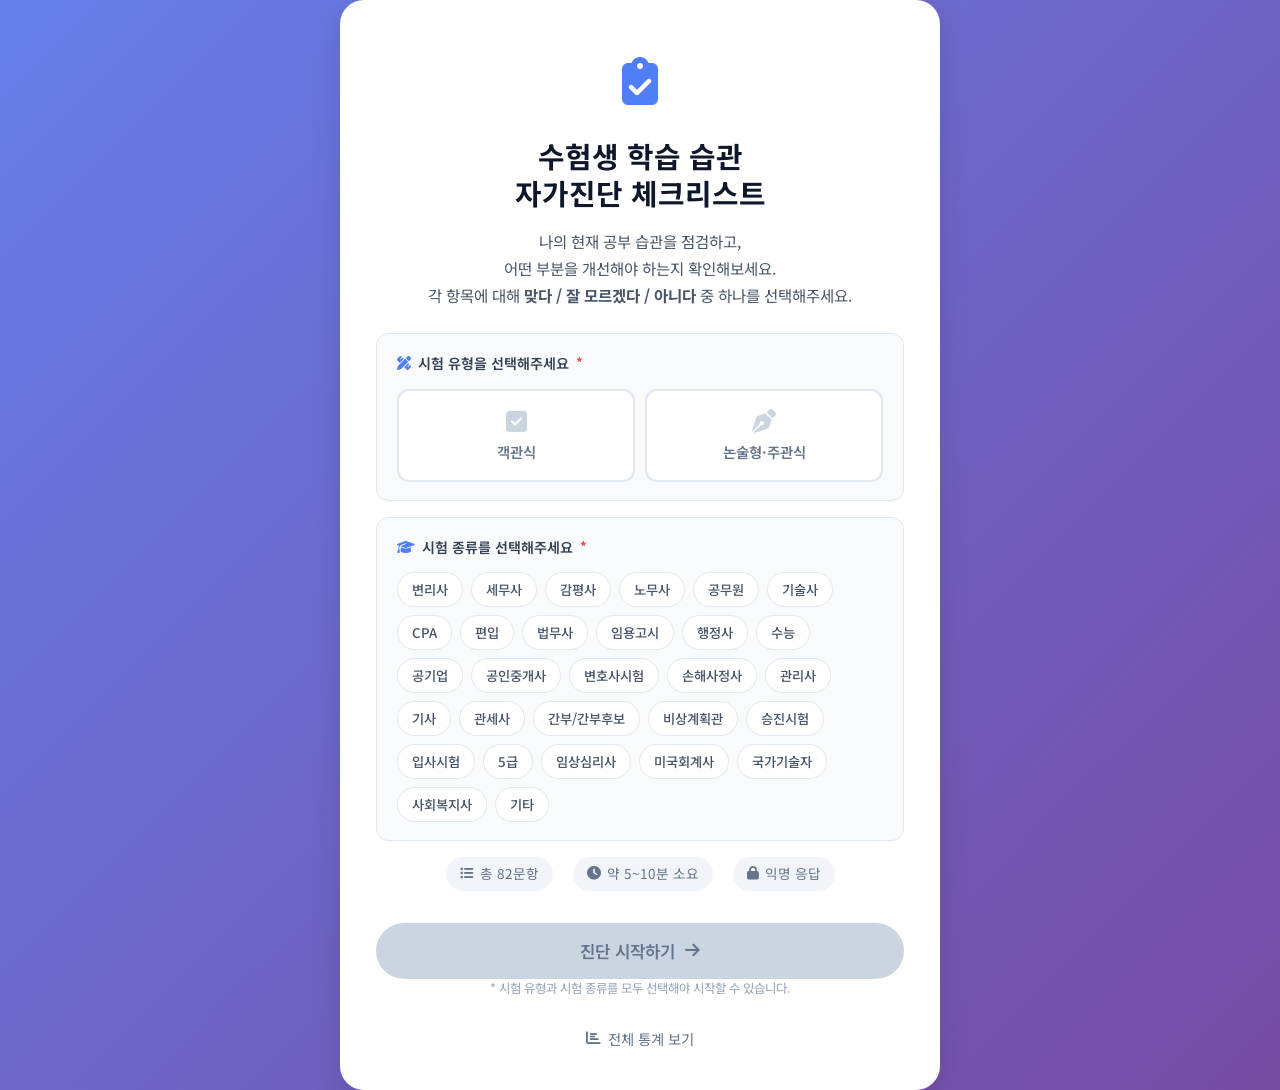
==== index.html @ 16aa0a49 "Add files via upload" ====
<!DOCTYPE html>
<html lang="ko">
<head>
  <meta charset="UTF-8" />
  <meta name="viewport" content="width=device-width, initial-scale=1.0" />
  <title>수험생 학습 습관 자가진단 체크리스트</title>
  <link rel="stylesheet" href="css/style.css" />
  <link href="https://fonts.googleapis.com/css2?family=Noto+Sans+KR:wght@300;400;500;600;700&display=swap" rel="stylesheet" />
  <link rel="stylesheet" href="https://cdn.jsdelivr.net/npm/@fortawesome/fontawesome-free@6.4.0/css/all.min.css" />
</head>
<body>
  <!-- 인트로 화면 -->
  <div id="intro-screen" class="screen active">
    <div class="intro-container">
      <div class="intro-icon"><i class="fas fa-clipboard-check"></i></div>
      <h1 class="intro-title">수험생 학습 습관<br/>자가진단 체크리스트</h1>
      <p class="intro-desc">
        나의 현재 공부 습관을 점검하고,<br/>
        어떤 부분을 개선해야 하는지 확인해보세요.<br/>
        각 항목에 대해 <strong>맞다 / 잘 모르겠다 / 아니다</strong> 중 하나를 선택해주세요.
      </p>

      <!-- 시험 유형 선택 -->
      <div class="select-block">
        <div class="select-label">
          <i class="fas fa-pen-ruler"></i> 시험 유형을 선택해주세요 <span class="required">*</span>
        </div>
        <div class="exam-type-btns" id="examTypeBtns">
          <button class="exam-type-btn" data-value="객관식" onclick="selectExamType('객관식')">
            <i class="fas fa-check-square"></i>
            <span class="exam-type-name">객관식</span>
          </button>
          <button class="exam-type-btn" data-value="논술형·주관식" onclick="selectExamType('논술형·주관식')">
            <i class="fas fa-pen-nib"></i>
            <span class="exam-type-name">논술형·주관식</span>
          </button>
        </div>
      </div>

      <!-- 시험 종류 선택 -->
      <div class="select-block">
        <div class="select-label">
          <i class="fas fa-graduation-cap"></i> 시험 종류를 선택해주세요 <span class="required">*</span>
        </div>
        <div class="exam-category-grid" id="examCategoryGrid">
          <!-- JS로 렌더링 -->
        </div>
      </div>

      <!-- 선택 요약 배지 -->
      <div class="selection-summary" id="selectionSummary" style="display:none;">
        <i class="fas fa-check-circle"></i>
        <span id="selectionText"></span>
      </div>

      <div class="intro-meta">
        <span><i class="fas fa-list-ul"></i> 총 82문항</span>
        <span><i class="fas fa-clock"></i> 약 5~10분 소요</span>
        <span><i class="fas fa-lock"></i> 익명 응답</span>
      </div>

      <button class="btn-start" id="btnStart" onclick="startSurvey()" disabled>
        진단 시작하기 <i class="fas fa-arrow-right"></i>
      </button>
      <p class="select-required-note" id="selectNote">* 시험 유형과 시험 종류를 모두 선택해야 시작할 수 있습니다.</p>
      <a href="stats.html" class="btn-stats-link">
        <i class="fas fa-chart-bar"></i> 전체 통계 보기
      </a>
    </div>
  </div>

  <!-- 설문 화면 -->
  <div id="survey-screen" class="screen">
    <div class="survey-wrapper">
      <!-- 상단 헤더 -->
      <div class="survey-header">
        <div class="survey-title-row">
          <span class="survey-logo"><i class="fas fa-clipboard-check"></i> 학습 습관 자가진단</span>
          <div class="survey-header-right">
            <span class="survey-exam-badge" id="surveyExamBadge"></span>
            <a href="stats.html" class="btn-stats-sm"><i class="fas fa-chart-bar"></i> 통계</a>
          </div>
        </div>
        <!-- 진행바 -->
        <div class="progress-bar-wrap">
          <div class="progress-bar" id="progressBar"></div>
        </div>
        <div class="progress-text" id="progressText">0 / 82</div>
      </div>

      <!-- 카테고리 탭 -->
      <div class="category-tabs" id="categoryTabs"></div>

      <!-- 질문 목록 -->
      <div class="questions-container" id="questionsContainer"></div>

      <!-- 하단 버튼 -->
      <div class="submit-area">
        <div class="answer-summary" id="answerSummary">
          <span class="summary-item answered"><i class="fas fa-check-circle"></i> 답변: <strong id="answeredCount">0</strong></span>
          <span class="summary-item remaining"><i class="fas fa-circle"></i> 미답변: <strong id="remainingCount">82</strong></span>
        </div>
        <button class="btn-submit" id="submitBtn" onclick="submitSurvey()">
          <i class="fas fa-paper-plane"></i> 진단 결과 제출하기
        </button>
        <p class="submit-note">* 모든 항목에 응답 후 제출이 가능합니다.<br/>객관식 시험 해당 없는 항목은 '해당없음'으로 선택해주세요.</p>
      </div>
    </div>
  </div>

  <!-- 결과 화면 -->
  <div id="result-screen" class="screen">
    <div class="result-container">
      <div class="result-icon"><i class="fas fa-chart-pie"></i></div>
      <h2 class="result-title">진단 완료!</h2>
      <p class="result-subtitle">나의 학습 습관 진단 결과입니다</p>
      <div class="result-exam-info-wrap">
        <span class="result-exam-badge" id="resultExamInfo"></span>
      </div>

      <div class="result-score-card">
        <div class="score-main">
          <div class="score-label">위험 항목</div>
          <div class="score-number" id="dangerCount">-</div>
          <div class="score-unit">개</div>
        </div>
        <div class="score-divider"></div>
        <div class="score-details">
          <div class="score-detail-row">
            <span class="dot yes"></span>
            <span class="detail-label">맞다 (개선 필요)</span>
            <span class="detail-val" id="yesCount">-</span>
          </div>
          <div class="score-detail-row">
            <span class="dot maybe"></span>
            <span class="detail-label">잘 모르겠다</span>
            <span class="detail-val" id="maybeCount">-</span>
          </div>
          <div class="score-detail-row">
            <span class="dot no"></span>
            <span class="detail-label">아니다 (양호)</span>
            <span class="detail-val" id="noCount">-</span>
          </div>
        </div>
      </div>

      <!-- 카테고리별 결과 -->
      <div class="category-result" id="categoryResult"></div>

      <!-- 위험 항목 리스트 -->
      <div class="danger-list-wrap" id="dangerListWrap">
        <h3 class="danger-list-title"><i class="fas fa-exclamation-triangle"></i> 개선이 필요한 항목</h3>
        <ul class="danger-list" id="dangerList"></ul>
      </div>

      <div class="result-actions">
        <button class="btn-retry" onclick="retakeSurvey()">
          <i class="fas fa-redo"></i> 다시 진단하기
        </button>
        <a href="stats.html" class="btn-go-stats">
          <i class="fas fa-chart-bar"></i> 전체 통계 보기
        </a>
      </div>
    </div>
  </div>

  <script src="js/questions.js"></script>
  <script src="js/main.js"></script>
</body>
</html>
---- css/style.css ----
/* ==============================
   BASE & RESET
============================== */
*, *::before, *::after { box-sizing: border-box; margin: 0; padding: 0; }

:root {
  --primary: #4F7EF7;
  --primary-dark: #3B6AE0;
  --danger: #EF4444;
  --warn: #F59E0B;
  --good: #22C55E;
  --gray-50: #F8FAFC;
  --gray-100: #F1F5F9;
  --gray-200: #E2E8F0;
  --gray-300: #CBD5E1;
  --gray-400: #94A3B8;
  --gray-500: #64748B;
  --gray-600: #475569;
  --gray-700: #334155;
  --gray-800: #1E293B;
  --gray-900: #0F172A;
  --radius: 12px;
  --radius-sm: 8px;
  --shadow: 0 1px 3px rgba(0,0,0,.08), 0 4px 12px rgba(0,0,0,.06);
  --shadow-lg: 0 8px 32px rgba(0,0,0,.12);
}

html { scroll-behavior: smooth; }

body {
  font-family: 'Noto Sans KR', -apple-system, BlinkMacSystemFont, sans-serif;
  background: var(--gray-50);
  color: var(--gray-800);
  line-height: 1.6;
  min-height: 100vh;
}

a { text-decoration: none; color: inherit; }

/* ==============================
   SCREEN SYSTEM
============================== */
.screen { display: none; }
.screen.active { display: block; }

/* ==============================
   INTRO SCREEN
============================== */
#intro-screen {
  min-height: 100vh;
  display: none;
  align-items: center;
  justify-content: center;
  background: linear-gradient(135deg, #667eea 0%, #764ba2 100%);
}
#intro-screen.active { display: flex; }

.intro-container {
  background: #fff;
  border-radius: 24px;
  padding: 40px 36px;
  max-width: 600px;
  width: 92%;
  text-align: center;
  box-shadow: var(--shadow-lg);
  animation: fadeUp .5s ease;
}

.intro-icon {
  font-size: 3rem;
  color: var(--primary);
  margin-bottom: 20px;
}

.intro-title {
  font-size: 1.8rem;
  font-weight: 700;
  color: var(--gray-900);
  line-height: 1.3;
  margin-bottom: 16px;
}

.intro-desc {
  color: var(--gray-600);
  font-size: .97rem;
  line-height: 1.75;
  margin-bottom: 24px;
}

.intro-meta {
  display: flex;
  justify-content: center;
  gap: 20px;
  margin-bottom: 32px;
  flex-wrap: wrap;
}

.intro-meta span {
  display: flex;
  align-items: center;
  gap: 6px;
  font-size: .85rem;
  color: var(--gray-500);
  background: var(--gray-100);
  padding: 6px 14px;
  border-radius: 20px;
}

.btn-start {
  display: inline-flex;
  align-items: center;
  gap: 10px;
  background: linear-gradient(135deg, var(--primary), var(--primary-dark));
  color: #fff;
  border: none;
  padding: 16px 36px;
  font-size: 1.05rem;
  font-weight: 600;
  border-radius: 50px;
  cursor: pointer;
  transition: transform .2s, box-shadow .2s;
  box-shadow: 0 4px 16px rgba(79,126,247,.4);
  width: 100%;
  justify-content: center;
  font-family: inherit;
}
.btn-start:hover { transform: translateY(-2px); box-shadow: 0 6px 20px rgba(79,126,247,.5); }
.btn-start:active { transform: translateY(0); }

.btn-stats-link {
  display: inline-flex;
  align-items: center;
  gap: 8px;
  margin-top: 16px;
  color: var(--gray-500);
  font-size: .9rem;
  transition: color .2s;
}
.btn-stats-link:hover { color: var(--primary); }

/* ==============================
   SURVEY SCREEN
============================== */
.survey-wrapper {
  max-width: 800px;
  margin: 0 auto;
  padding: 0 16px 80px;
}

/* 헤더 */
.survey-header {
  position: sticky;
  top: 0;
  z-index: 100;
  background: #fff;
  border-bottom: 1px solid var(--gray-200);
  padding: 12px 16px 0;
  margin: 0 -16px;
}

.survey-title-row {
  display: flex;
  justify-content: space-between;
  align-items: center;
  margin-bottom: 10px;
}

.survey-logo {
  font-size: 1rem;
  font-weight: 700;
  color: var(--primary);
}

.btn-stats-sm {
  display: flex;
  align-items: center;
  gap: 6px;
  font-size: .82rem;
  color: var(--gray-500);
  background: var(--gray-100);
  padding: 6px 12px;
  border-radius: 20px;
  transition: all .2s;
}
.btn-stats-sm:hover { background: var(--primary); color: #fff; }

/* 진행바 */
.progress-bar-wrap {
  height: 5px;
  background: var(--gray-200);
  border-radius: 10px;
  overflow: hidden;
  margin-bottom: 4px;
}
.progress-bar {
  height: 100%;
  background: linear-gradient(90deg, var(--primary), #9B59B6);
  border-radius: 10px;
  transition: width .4s ease;
  width: 0%;
}
.progress-text {
  font-size: .78rem;
  color: var(--gray-400);
  text-align: right;
  padding-bottom: 8px;
}

/* 카테고리 탭 */
.category-tabs {
  display: flex;
  gap: 8px;
  overflow-x: auto;
  padding: 10px 16px;
  background: #fff;
  border-bottom: 1px solid var(--gray-200);
  margin: 0 -16px;
  scrollbar-width: none;
}
.category-tabs::-webkit-scrollbar { display: none; }

.cat-tab {
  display: flex;
  flex-direction: column;
  align-items: center;
  gap: 3px;
  padding: 8px 12px;
  border: 1.5px solid var(--gray-200);
  border-radius: var(--radius-sm);
  background: #fff;
  cursor: pointer;
  white-space: nowrap;
  font-size: .75rem;
  color: var(--gray-500);
  font-family: inherit;
  transition: all .2s;
  flex-shrink: 0;
}
.cat-tab i { font-size: 1rem; color: var(--cat-color, var(--gray-400)); }
.cat-tab:hover { border-color: var(--cat-color, var(--primary)); color: var(--cat-color, var(--primary)); }
.cat-tab.active-tab {
  border-color: var(--cat-color, var(--primary));
  background: color-mix(in srgb, var(--cat-color, var(--primary)) 10%, white);
  color: var(--cat-color, var(--primary));
  font-weight: 600;
}
.cat-tab.cat-done {
  background: color-mix(in srgb, var(--cat-color, var(--good)) 12%, white);
  border-color: var(--cat-color, var(--good));
}
.cat-tab.cat-done::after {
  content: '✓';
  font-size: .65rem;
  color: var(--cat-color, var(--good));
}

/* 카테고리 섹션 */
.cat-section { margin-top: 32px; }

.cat-section-header {
  display: flex;
  align-items: center;
  gap: 10px;
  padding: 12px 16px;
  background: color-mix(in srgb, var(--cat-color, var(--primary)) 8%, white);
  border-left: 4px solid var(--cat-color, var(--primary));
  border-radius: 0 var(--radius-sm) var(--radius-sm) 0;
  margin-bottom: 16px;
  font-weight: 600;
  color: var(--cat-color, var(--primary));
  font-size: .95rem;
}
.cat-section-header i { font-size: 1.1rem; }
.cat-count {
  margin-left: auto;
  font-size: .8rem;
  font-weight: 400;
  color: var(--gray-400);
}

/* 질문 카드 */
.question-card {
  background: #fff;
  border: 1.5px solid var(--gray-200);
  border-radius: var(--radius);
  padding: 20px;
  margin-bottom: 12px;
  transition: border-color .2s, box-shadow .2s;
}
.question-card:hover { border-color: var(--gray-300); box-shadow: var(--shadow); }
.question-card.answered { border-color: #22C55E40; background: #f0fdf440; }
.question-card.shake { animation: shake .5s ease; }

.question-header {
  display: flex;
  align-items: center;
  gap: 8px;
  margin-bottom: 10px;
}

.q-num {
  display: inline-block;
  background: var(--gray-100);
  color: var(--gray-500);
  font-size: .75rem;
  font-weight: 600;
  padding: 2px 8px;
  border-radius: 6px;
}

.obj-badge {
  display: inline-flex;
  align-items: center;
  gap: 4px;
  background: #F3E8FF;
  color: #7C3AED;
  font-size: .72rem;
  font-weight: 600;
  padding: 2px 8px;
  border-radius: 6px;
}

.q-text {
  color: var(--gray-700);
  font-size: .95rem;
  line-height: 1.6;
  margin-bottom: 14px;
}

.q-options {
  display: flex;
  gap: 8px;
  flex-wrap: wrap;
}

.q-btn {
  flex: 1;
  min-width: 80px;
  padding: 10px 12px;
  border: 1.5px solid var(--gray-200);
  border-radius: var(--radius-sm);
  background: #fff;
  font-family: inherit;
  font-size: .88rem;
  font-weight: 500;
  cursor: pointer;
  transition: all .2s;
  color: var(--gray-600);
}
.q-btn:hover { transform: translateY(-1px); }

.q-btn-yes:hover, .q-btn-yes.selected { background: #FEF2F2; border-color: #EF4444; color: #EF4444; }
.q-btn-maybe:hover, .q-btn-maybe.selected { background: #FFFBEB; border-color: #F59E0B; color: #D97706; }
.q-btn-no:hover, .q-btn-no.selected { background: #F0FDF4; border-color: #22C55E; color: #16A34A; }
.q-btn-na:hover, .q-btn-na.selected { background: var(--gray-100); border-color: var(--gray-400); color: var(--gray-500); }
.q-btn.selected { font-weight: 700; }

/* 제출 영역 */
.submit-area {
  position: sticky;
  bottom: 0;
  background: #fff;
  border-top: 1px solid var(--gray-200);
  padding: 16px;
  margin: 0 -16px;
  box-shadow: 0 -4px 16px rgba(0,0,0,.06);
}

.answer-summary {
  display: flex;
  gap: 16px;
  justify-content: center;
  margin-bottom: 12px;
  font-size: .85rem;
}
.summary-item { display: flex; align-items: center; gap: 6px; color: var(--gray-500); }
.summary-item.answered i { color: #22C55E; }

.btn-submit {
  display: flex;
  align-items: center;
  justify-content: center;
  gap: 10px;
  width: 100%;
  padding: 16px;
  background: var(--gray-300);
  color: var(--gray-500);
  border: none;
  border-radius: var(--radius);
  font-family: inherit;
  font-size: 1rem;
  font-weight: 600;
  cursor: not-allowed;
  transition: all .3s;
}
.btn-submit.ready {
  background: linear-gradient(135deg, #22C55E, #16A34A);
  color: #fff;
  cursor: pointer;
  box-shadow: 0 4px 16px rgba(34,197,94,.35);
}
.btn-submit.ready:hover { transform: translateY(-1px); box-shadow: 0 6px 20px rgba(34,197,94,.4); }

.submit-note {
  font-size: .75rem;
  color: var(--gray-400);
  text-align: center;
  margin-top: 10px;
  line-height: 1.5;
}

/* ==============================
   RESULT SCREEN
============================== */
#result-screen {
  min-height: 100vh;
  background: linear-gradient(135deg, #667eea 0%, #764ba2 100%);
  display: none;
  align-items: flex-start;
  justify-content: center;
  padding: 40px 16px;
}
#result-screen.active { display: flex; }

.result-container {
  background: #fff;
  border-radius: 24px;
  padding: 40px 32px;
  max-width: 600px;
  width: 100%;
  box-shadow: var(--shadow-lg);
  animation: fadeUp .5s ease;
}

.result-icon { font-size: 3rem; color: var(--primary); text-align: center; margin-bottom: 12px; }
.result-title { font-size: 1.8rem; font-weight: 700; text-align: center; margin-bottom: 8px; }
.result-subtitle { color: var(--gray-500); text-align: center; margin-bottom: 28px; }

.result-score-card {
  display: flex;
  align-items: center;
  gap: 24px;
  background: var(--gray-50);
  border: 1.5px solid var(--gray-200);
  border-radius: var(--radius);
  padding: 24px;
  margin-bottom: 28px;
}

.score-main { text-align: center; }
.score-label { font-size: .82rem; color: var(--gray-500); margin-bottom: 4px; }
.score-number { font-size: 3.5rem; font-weight: 800; color: var(--danger); line-height: 1; }
.score-unit { font-size: .9rem; color: var(--gray-400); margin-top: 4px; }

.score-divider { width: 1px; height: 80px; background: var(--gray-200); flex-shrink: 0; }
.score-details { flex: 1; }
.score-detail-row {
  display: flex;
  align-items: center;
  gap: 10px;
  padding: 5px 0;
  font-size: .88rem;
}
.dot { width: 10px; height: 10px; border-radius: 50%; flex-shrink: 0; }
.dot.yes { background: var(--danger); }
.dot.maybe { background: var(--warn); }
.dot.no { background: var(--good); }
.detail-label { flex: 1; color: var(--gray-600); }
.detail-val { font-weight: 700; color: var(--gray-800); }

/* 카테고리별 결과 */
.cat-result-title { font-size: 1rem; font-weight: 700; margin-bottom: 14px; }
.cat-result-item {
  display: flex;
  align-items: center;
  gap: 12px;
  padding: 10px 14px;
  border-radius: var(--radius-sm);
  margin-bottom: 8px;
  background: var(--gray-50);
  border: 1px solid var(--gray-200);
}
.cat-result-item.danger { background: #FEF2F2; border-color: #FECACA; }
.cat-result-item.warn { background: #FFFBEB; border-color: #FDE68A; }
.cat-result-item.good { background: #F0FDF4; border-color: #BBF7D0; }

.cat-result-left { display: flex; align-items: center; gap: 8px; min-width: 120px; font-size: .85rem; font-weight: 500; }
.cat-result-bar-wrap { flex: 1; height: 8px; background: var(--gray-200); border-radius: 10px; overflow: hidden; }
.cat-result-bar { height: 100%; border-radius: 10px; transition: width .8s ease; }
.cat-result-pct { min-width: 40px; text-align: right; font-size: .82rem; font-weight: 600; color: var(--gray-600); }

/* 위험 항목 리스트 */
.danger-list-wrap {
  background: #FEF2F2;
  border: 1.5px solid #FECACA;
  border-radius: var(--radius);
  padding: 20px;
  margin: 24px 0;
}
.danger-list-title { font-size: 1rem; font-weight: 700; color: var(--danger); margin-bottom: 14px; }
.danger-list { list-style: none; display: flex; flex-direction: column; gap: 10px; max-height: 320px; overflow-y: auto; }
.danger-item { background: #fff; border-radius: var(--radius-sm); padding: 12px 14px; border: 1px solid #FECACA; }
.danger-cat { display: block; font-size: .75rem; font-weight: 600; margin-bottom: 4px; }
.danger-text { font-size: .88rem; color: var(--gray-700); line-height: 1.5; }

.result-actions { display: flex; gap: 12px; margin-top: 28px; }
.btn-retry, .btn-go-stats {
  flex: 1;
  display: flex;
  align-items: center;
  justify-content: center;
  gap: 8px;
  padding: 14px;
  border-radius: var(--radius);
  font-family: inherit;
  font-size: .95rem;
  font-weight: 600;
  cursor: pointer;
  transition: all .2s;
}
.btn-retry { background: var(--gray-100); border: 1.5px solid var(--gray-200); color: var(--gray-700); }
.btn-retry:hover { background: var(--gray-200); }
.btn-go-stats { background: linear-gradient(135deg, var(--primary), var(--primary-dark)); color: #fff; border: none; box-shadow: 0 4px 12px rgba(79,126,247,.3); }
.btn-go-stats:hover { transform: translateY(-1px); }

/* ==============================
   STATS PAGE
============================== */
body.stats-page { background: var(--gray-100); }

.stats-header {
  background: #fff;
  border-bottom: 1px solid var(--gray-200);
  position: sticky;
  top: 0;
  z-index: 50;
  box-shadow: var(--shadow);
}
.stats-header-inner {
  max-width: 1100px;
  margin: 0 auto;
  padding: 16px 24px;
  display: flex;
  justify-content: space-between;
  align-items: center;
}
.stats-header-left { display: flex; align-items: center; gap: 16px; }
.back-btn {
  display: flex;
  align-items: center;
  justify-content: center;
  width: 38px; height: 38px;
  border-radius: 10px;
  background: var(--gray-100);
  color: var(--gray-600);
  transition: all .2s;
  font-size: 1rem;
}
.back-btn:hover { background: var(--primary); color: #fff; }
.stats-title { font-size: 1.2rem; font-weight: 700; color: var(--gray-900); }
.stats-subtitle { font-size: .82rem; color: var(--gray-500); margin-top: 2px; }

.btn-refresh {
  display: flex;
  align-items: center;
  gap: 8px;
  padding: 10px 18px;
  background: var(--gray-100);
  border: 1.5px solid var(--gray-200);
  border-radius: var(--radius-sm);
  font-family: inherit;
  font-size: .88rem;
  font-weight: 500;
  cursor: pointer;
  color: var(--gray-600);
  transition: all .2s;
}
.btn-refresh:hover { background: var(--primary); border-color: var(--primary); color: #fff; }

.stats-main {
  max-width: 1100px;
  margin: 0 auto;
  padding: 28px 20px 60px;
}

/* 로딩/에러 */
.loading-state, .error-state {
  display: flex;
  flex-direction: column;
  align-items: center;
  justify-content: center;
  gap: 16px;
  min-height: 300px;
  color: var(--gray-400);
}
.error-state button {
  padding: 10px 24px;
  background: var(--primary);
  color: #fff;
  border: none;
  border-radius: var(--radius-sm);
  font-family: inherit;
  font-size: .9rem;
  cursor: pointer;
}

/* 요약 섹션 */
.summary-section {
  display: grid;
  grid-template-columns: repeat(auto-fit, minmax(200px, 1fr));
  gap: 16px;
  margin-bottom: 28px;
}
.summary-card {
  background: #fff;
  border-radius: var(--radius);
  padding: 20px 24px;
  display: flex;
  align-items: center;
  gap: 16px;
  box-shadow: var(--shadow);
}
.summary-icon {
  width: 52px; height: 52px;
  border-radius: 12px;
  display: flex; align-items: center; justify-content: center;
  font-size: 1.3rem;
}
.summary-card.total .summary-icon { background: #EEF2FF; color: #6366F1; }
.summary-card.danger .summary-icon { background: #FEF2F2; color: var(--danger); }
.summary-card.top .summary-icon { background: #FFF7ED; color: #EA580C; }
.summary-card.good .summary-icon { background: #F0FDF4; color: #16A34A; }
.summary-num { font-size: 1.8rem; font-weight: 800; color: var(--gray-900); }
.summary-label { font-size: .8rem; color: var(--gray-500); margin-top: 2px; }

/* 차트 섹션 */
.chart-section {
  display: grid;
  grid-template-columns: 1fr 1fr;
  gap: 20px;
  margin-bottom: 28px;
}
@media (max-width: 640px) { .chart-section { grid-template-columns: 1fr; } }
.chart-card {
  background: #fff;
  border-radius: var(--radius);
  padding: 24px;
  box-shadow: var(--shadow);
}
.chart-title {
  font-size: 1rem;
  font-weight: 700;
  color: var(--gray-800);
  margin-bottom: 20px;
  display: flex;
  align-items: center;
  gap: 8px;
}
.chart-wrap { position: relative; }

/* 섹션 타이틀 */
.section-title {
  font-size: 1.1rem;
  font-weight: 700;
  color: var(--gray-800);
  margin-bottom: 20px;
  display: flex;
  align-items: center;
  gap: 10px;
}

/* 카테고리 요약 그리드 */
.cat-summary-section { margin-bottom: 28px; }
.cat-summary-grid {
  display: grid;
  grid-template-columns: repeat(auto-fill, minmax(220px, 1fr));
  gap: 14px;
}
.cat-sum-card {
  background: #fff;
  border-radius: var(--radius);
  padding: 18px 20px;
  box-shadow: var(--shadow);
  border-top: 4px solid var(--gray-200);
}
.cat-sum-card.danger { border-top-color: var(--danger); }
.cat-sum-card.warn { border-top-color: var(--warn); }
.cat-sum-card.good { border-top-color: var(--good); }

.cat-sum-header {
  display: flex;
  align-items: center;
  gap: 8px;
  font-size: .9rem;
  font-weight: 600;
  color: var(--gray-700);
  margin-bottom: 14px;
}
.cat-sum-header i { color: var(--cat-color, var(--gray-400)); font-size: 1rem; }
.cat-sum-level {
  margin-left: auto;
  font-size: .72rem;
  padding: 2px 8px;
  border-radius: 20px;
  background: var(--gray-100);
  color: var(--gray-500);
}
.cat-sum-card.danger .cat-sum-level { background: #FEF2F2; color: var(--danger); }
.cat-sum-card.warn .cat-sum-level { background: #FFFBEB; color: #D97706; }
.cat-sum-card.good .cat-sum-level { background: #F0FDF4; color: #16A34A; }

.cat-sum-pct { font-size: 2rem; font-weight: 800; color: var(--gray-900); margin-bottom: 10px; }
.cat-sum-bar-bg { height: 6px; background: var(--gray-100); border-radius: 10px; overflow: hidden; margin-bottom: 8px; }
.cat-sum-bar { height: 100%; border-radius: 10px; transition: width .8s ease; }
.cat-sum-detail { font-size: .75rem; color: var(--gray-400); }

/* 랭킹 */
.ranking-section { margin-bottom: 28px; }
.ranking-list { display: flex; flex-direction: column; gap: 12px; }
.rank-item {
  background: #fff;
  border-radius: var(--radius);
  padding: 18px 20px;
  box-shadow: var(--shadow);
  display: flex;
  align-items: flex-start;
  gap: 16px;
}
.rank-medal { font-size: 1.5rem; flex-shrink: 0; min-width: 36px; text-align: center; line-height: 1.4; }
.rank-info { flex: 1; }
.rank-cat { font-size: .78rem; font-weight: 600; margin-bottom: 4px; display: flex; align-items: center; gap: 5px; }
.rank-text { font-size: .92rem; color: var(--gray-700); margin-bottom: 10px; line-height: 1.5; }
.rank-bar-row { display: flex; align-items: center; gap: 10px; }
.rank-bar-bg { flex: 1; height: 8px; background: var(--gray-100); border-radius: 10px; overflow: hidden; }
.rank-bar { height: 100%; border-radius: 10px; transition: width .8s ease; }
.rank-pct { font-size: .85rem; font-weight: 700; color: var(--gray-700); min-width: 38px; }
.rank-count { font-size: .78rem; color: var(--gray-400); white-space: nowrap; }

/* 상세 테이블 */
.detail-section { margin-bottom: 40px; }
.detail-filter {
  display: flex;
  gap: 12px;
  margin-bottom: 16px;
  flex-wrap: wrap;
}
.detail-filter select {
  padding: 8px 14px;
  border: 1.5px solid var(--gray-200);
  border-radius: var(--radius-sm);
  background: #fff;
  font-family: inherit;
  font-size: .88rem;
  color: var(--gray-700);
  cursor: pointer;
}

.detail-rows { display: flex; flex-direction: column; gap: 12px; }
.detail-row {
  background: #fff;
  border-radius: var(--radius);
  padding: 20px;
  box-shadow: var(--shadow);
}
.detail-row-header { display: flex; align-items: center; gap: 8px; margin-bottom: 8px; }
.detail-qnum { font-size: .75rem; font-weight: 600; background: var(--gray-100); padding: 2px 8px; border-radius: 6px; color: var(--gray-500); }
.detail-cat { font-size: .78rem; font-weight: 600; display: flex; align-items: center; gap: 4px; }
.obj-badge-sm { font-size: .7rem; background: #F3E8FF; color: #7C3AED; padding: 2px 7px; border-radius: 6px; font-weight: 600; }
.detail-qtext { font-size: .9rem; color: var(--gray-700); margin-bottom: 14px; line-height: 1.55; }
.detail-bars { display: flex; flex-direction: column; gap: 8px; }
.detail-bar-item { display: flex; align-items: center; gap: 10px; }
.detail-bar-label { font-size: .78rem; color: var(--gray-500); min-width: 56px; }
.detail-bar-track { flex: 1; height: 8px; background: var(--gray-100); border-radius: 10px; overflow: hidden; }
.detail-bar-fill { height: 100%; border-radius: 10px; transition: width .6s ease; }
.detail-bar-val { font-size: .78rem; color: var(--gray-600); min-width: 80px; text-align: right; }
.detail-total { font-size: .75rem; color: var(--gray-400); text-align: right; margin-top: 10px; }

.no-data {
  text-align: center;
  color: var(--gray-400);
  font-size: .9rem;
  padding: 40px;
  background: #fff;
  border-radius: var(--radius);
}

/* ==============================
   INTRO - 시험 선택 UI
============================== */
.select-block {
  background: var(--gray-50);
  border: 1.5px solid var(--gray-200);
  border-radius: var(--radius);
  padding: 18px 20px;
  margin-bottom: 16px;
  text-align: left;
}

.select-label {
  font-size: .88rem;
  font-weight: 600;
  color: var(--gray-700);
  margin-bottom: 14px;
  display: flex;
  align-items: center;
  gap: 7px;
}
.select-label i { color: var(--primary); }
.required { color: var(--danger); font-size: .85rem; }

/* 시험 유형 버튼 */
.exam-type-btns {
  display: grid;
  grid-template-columns: 1fr 1fr;
  gap: 10px;
}

.exam-type-btn {
  display: flex;
  flex-direction: column;
  align-items: center;
  gap: 8px;
  padding: 18px 12px;
  border: 2px solid var(--gray-200);
  border-radius: var(--radius);
  background: #fff;
  cursor: pointer;
  font-family: inherit;
  color: var(--gray-500);
  transition: all .2s;
}
.exam-type-btn i { font-size: 1.5rem; color: var(--gray-300); transition: color .2s; }
.exam-type-name { font-size: .9rem; font-weight: 600; }
.exam-type-btn:hover {
  border-color: var(--primary);
  color: var(--primary);
  background: #EEF2FF;
}
.exam-type-btn:hover i { color: var(--primary); }
.exam-type-btn.selected {
  border-color: var(--primary);
  background: linear-gradient(135deg, #EEF2FF, #E0E7FF);
  color: var(--primary);
  box-shadow: 0 2px 8px rgba(79,126,247,.2);
}
.exam-type-btn.selected i { color: var(--primary); }

/* 시험 종류 그리드 */
.exam-category-grid {
  display: flex;
  flex-wrap: wrap;
  gap: 8px;
}

.exam-cat-btn {
  padding: 7px 14px;
  border: 1.5px solid var(--gray-200);
  border-radius: 20px;
  background: #fff;
  font-family: inherit;
  font-size: .83rem;
  font-weight: 500;
  color: var(--gray-600);
  cursor: pointer;
  transition: all .2s;
  white-space: nowrap;
}
.exam-cat-btn:hover {
  border-color: var(--primary);
  color: var(--primary);
  background: #EEF2FF;
}
.exam-cat-btn.selected {
  border-color: var(--primary);
  background: var(--primary);
  color: #fff;
  box-shadow: 0 2px 8px rgba(79,126,247,.3);
}

/* 선택 요약 배지 */
.selection-summary {
  display: flex;
  align-items: center;
  gap: 10px;
  justify-content: center;
  background: linear-gradient(135deg, #EEF2FF, #E0E7FF);
  border: 1.5px solid #C7D2FE;
  border-radius: var(--radius);
  padding: 12px 18px;
  margin-bottom: 16px;
  font-size: .9rem;
  font-weight: 600;
  color: var(--primary);
}
.selection-summary i { font-size: 1rem; color: #22C55E; }

/* 시작 버튼 비활성/활성 */
.btn-start:disabled {
  background: var(--gray-300);
  color: var(--gray-500);
  box-shadow: none;
  cursor: not-allowed;
  transform: none;
}
.btn-start.ready-to-start {
  background: linear-gradient(135deg, var(--primary), var(--primary-dark));
  cursor: pointer;
}

.select-required-note {
  font-size: .78rem;
  color: var(--gray-400);
  text-align: center;
  margin-bottom: 12px;
}

/* 설문 헤더 오른쪽 그룹 */
.survey-header-right {
  display: flex;
  align-items: center;
  gap: 8px;
}
.survey-exam-badge {
  display: inline-block;
  background: #EEF2FF;
  color: var(--primary);
  font-size: .75rem;
  font-weight: 600;
  padding: 4px 10px;
  border-radius: 20px;
  border: 1px solid #C7D2FE;
  white-space: nowrap;
  max-width: 160px;
  overflow: hidden;
  text-overflow: ellipsis;
}

/* 결과 화면 시험정보 */
.result-exam-info-wrap {
  display: flex;
  justify-content: center;
  margin-bottom: 20px;
}
.result-exam-badge {
  display: inline-flex;
  align-items: center;
  gap: 6px;
  background: #EEF2FF;
  color: var(--primary);
  font-size: .88rem;
  font-weight: 600;
  padding: 8px 18px;
  border-radius: 20px;
  border: 1.5px solid #C7D2FE;
}

/* ==============================
   STATS - 필터 바
============================== */
.filter-bar-section {
  background: #fff;
  border-radius: var(--radius);
  padding: 20px 24px;
  box-shadow: var(--shadow);
  margin-bottom: 24px;
}

.filter-bar {
  display: flex;
  flex-direction: column;
  gap: 16px;
}

.filter-group {
  display: flex;
  align-items: flex-start;
  gap: 14px;
  flex-wrap: wrap;
}

.filter-group-label {
  display: flex;
  align-items: center;
  gap: 6px;
  font-size: .82rem;
  font-weight: 700;
  color: var(--gray-600);
  white-space: nowrap;
  padding-top: 6px;
  min-width: 80px;
}
.filter-group-label i { color: var(--primary); }

.filter-btns {
  display: flex;
  flex-wrap: wrap;
  gap: 7px;
}

.filter-btn {
  display: inline-flex;
  align-items: center;
  gap: 5px;
  padding: 6px 14px;
  border: 1.5px solid var(--gray-200);
  border-radius: 20px;
  background: #fff;
  font-family: inherit;
  font-size: .82rem;
  font-weight: 500;
  color: var(--gray-500);
  cursor: pointer;
  transition: all .2s;
  white-space: nowrap;
}
.filter-btn:hover {
  border-color: var(--primary);
  color: var(--primary);
  background: #EEF2FF;
}
.filter-btn.active {
  border-color: var(--primary);
  background: var(--primary);
  color: #fff;
  box-shadow: 0 2px 8px rgba(79,126,247,.25);
}

.filter-active-info {
  display: flex;
  align-items: center;
  gap: 8px;
  margin-top: 14px;
  padding-top: 14px;
  border-top: 1px solid var(--gray-100);
  font-size: .82rem;
  color: var(--gray-500);
}
.filter-active-info i { color: var(--primary); }
.filter-count-badge {
  background: var(--primary);
  color: #fff;
  font-size: .75rem;
  font-weight: 700;
  padding: 2px 10px;
  border-radius: 20px;
}

/* ==============================
   STATS - 시험 종류/유형 현황
============================== */
.exam-breakdown-section { margin-bottom: 28px; }
.exam-breakdown-grid {
  display: grid;
  grid-template-columns: 1fr 1.6fr;
  gap: 20px;
}
@media (max-width: 700px) { .exam-breakdown-grid { grid-template-columns: 1fr; } }

.cat-count-list {
  display: flex;
  flex-direction: column;
  gap: 8px;
}
.cat-count-row {
  display: flex;
  align-items: center;
  gap: 10px;
}
.cat-count-rank {
  font-size: .75rem;
  font-weight: 700;
  color: var(--gray-400);
  min-width: 22px;
  text-align: center;
}
.cat-count-name {
  font-size: .83rem;
  color: var(--gray-700);
  min-width: 72px;
  font-weight: 500;
}
.cat-count-bar-bg {
  flex: 1;
  height: 7px;
  background: var(--gray-100);
  border-radius: 10px;
  overflow: hidden;
}
.cat-count-bar {
  height: 100%;
  background: linear-gradient(90deg, var(--primary), #9B59B6);
  border-radius: 10px;
  transition: width .6s ease;
}
.cat-count-val {
  font-size: .8rem;
  font-weight: 700;
  color: var(--gray-600);
  min-width: 36px;
  text-align: right;
}

/* ==============================
   ANIMATIONS
============================== */
@keyframes fadeUp {
  from { opacity: 0; transform: translateY(24px); }
  to { opacity: 1; transform: translateY(0); }
}

@keyframes shake {
  0%, 100% { transform: translateX(0); }
  20% { transform: translateX(-8px); }
  40% { transform: translateX(8px); }
  60% { transform: translateX(-6px); }
  80% { transform: translateX(6px); }
}

/* ==============================
   RESPONSIVE
============================== */
@media (max-width: 520px) {
  .intro-container { padding: 32px 24px; }
  .intro-title { font-size: 1.4rem; }
  .result-container { padding: 28px 20px; }
  .result-score-card { flex-direction: column; }
  .score-divider { width: 100%; height: 1px; }
  .result-actions { flex-direction: column; }
  .stats-header-inner { padding: 12px 16px; }
  .stats-title { font-size: 1rem; }
  .stats-subtitle { display: none; }
  .q-options { flex-direction: column; }
  .q-btn { min-width: unset; }
}
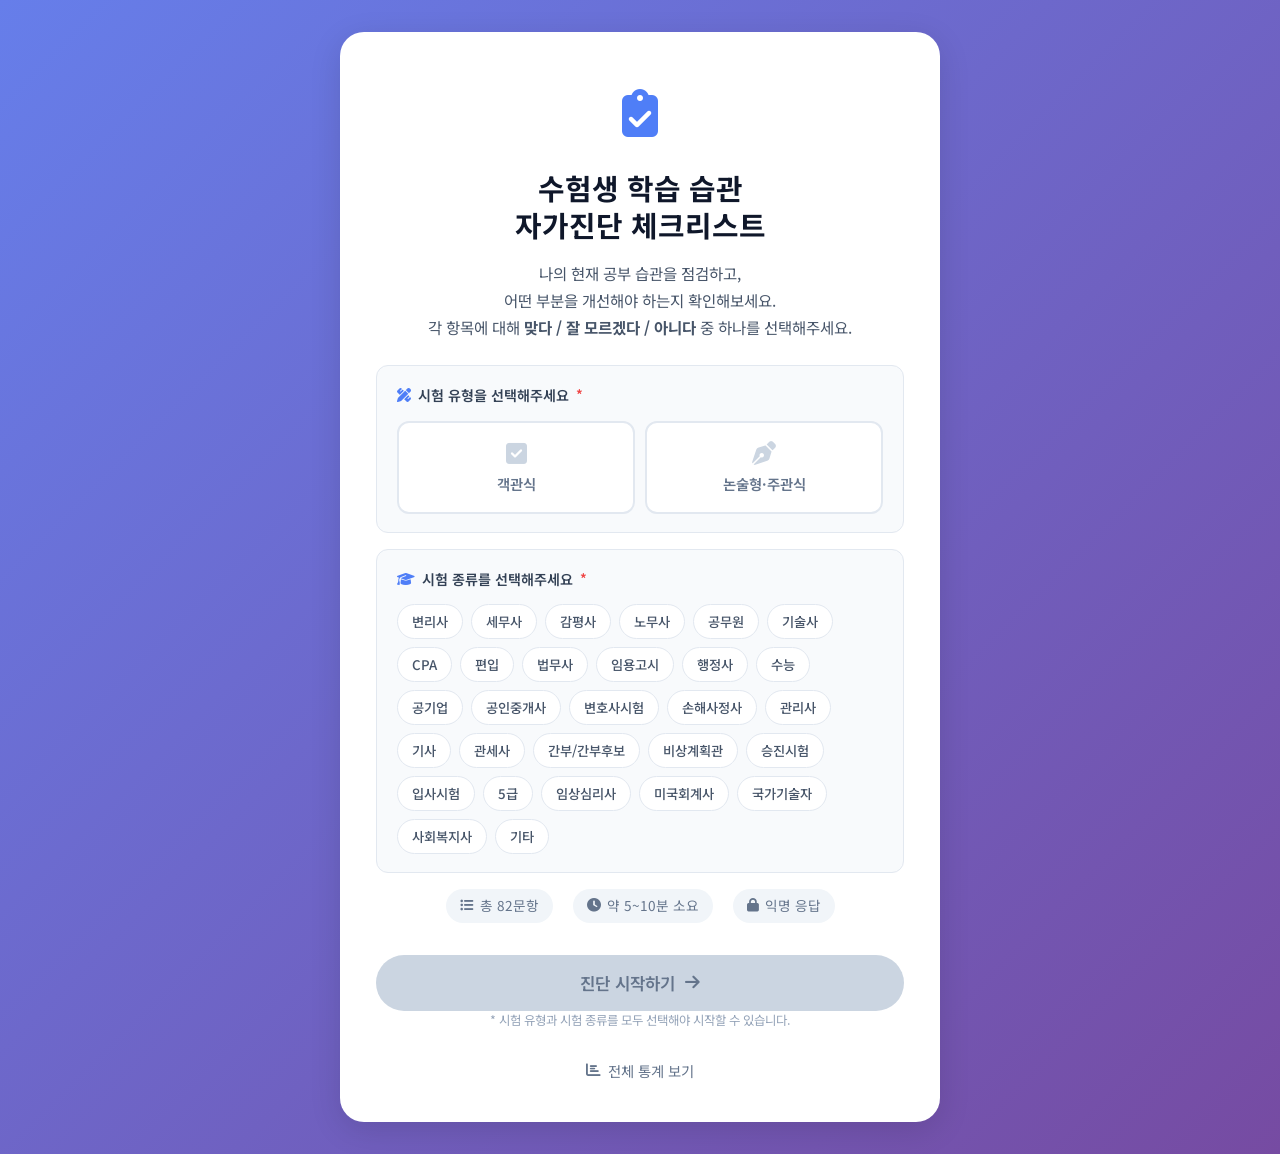
==== commit d1742d16: "Add files via upload" ====
--- a/index.html
+++ b/index.html
@@ -10,7 +10,7 @@
 </head>
 <body>
   <!-- 인트로 화면 -->
-  <div id="intro-screen" class="screen active">
+  <div id="intro-screen" style="display:flex;">
     <div class="intro-container">
       <div class="intro-icon"><i class="fas fa-clipboard-check"></i></div>
       <h1 class="intro-title">수험생 학습 습관<br/>자가진단 체크리스트</h1>
@@ -70,26 +70,27 @@
   </div>
 
   <!-- 설문 화면 -->
-  <div id="survey-screen" class="screen">
+  <div id="survey-screen" style="display:none;">
     <div class="survey-wrapper">
-      <!-- 상단 헤더 -->
-      <div class="survey-header">
-        <div class="survey-title-row">
-          <span class="survey-logo"><i class="fas fa-clipboard-check"></i> 학습 습관 자가진단</span>
-          <div class="survey-header-right">
-            <span class="survey-exam-badge" id="surveyExamBadge"></span>
-            <a href="stats.html" class="btn-stats-sm"><i class="fas fa-chart-bar"></i> 통계</a>
+      <!-- 상단 sticky 헤더 (헤더 + 카테고리 탭 통합) -->
+      <div class="survey-sticky-top">
+        <div class="survey-header">
+          <div class="survey-title-row">
+            <span class="survey-logo"><i class="fas fa-clipboard-check"></i> 학습 습관 자가진단</span>
+            <div class="survey-header-right">
+              <span class="survey-exam-badge" id="surveyExamBadge"></span>
+              <a href="stats.html" class="btn-stats-sm"><i class="fas fa-chart-bar"></i> 통계</a>
+            </div>
           </div>
+          <!-- 진행바 -->
+          <div class="progress-bar-wrap">
+            <div class="progress-bar" id="progressBar"></div>
+          </div>
+          <div class="progress-text" id="progressText">0 / 82</div>
         </div>
-        <!-- 진행바 -->
-        <div class="progress-bar-wrap">
-          <div class="progress-bar" id="progressBar"></div>
-        </div>
-        <div class="progress-text" id="progressText">0 / 82</div>
+        <!-- 카테고리 탭 -->
+        <div class="category-tabs" id="categoryTabs"></div>
       </div>
-
-      <!-- 카테고리 탭 -->
-      <div class="category-tabs" id="categoryTabs"></div>
 
       <!-- 질문 목록 -->
       <div class="questions-container" id="questionsContainer"></div>
@@ -109,7 +110,7 @@
   </div>
 
   <!-- 결과 화면 -->
-  <div id="result-screen" class="screen">
+  <div id="result-screen" style="display:none;">
     <div class="result-container">
       <div class="result-icon"><i class="fas fa-chart-pie"></i></div>
       <h2 class="result-title">진단 완료!</h2>
--- a/css/style.css
+++ b/css/style.css
@@ -25,35 +25,39 @@
   --shadow-lg: 0 8px 32px rgba(0,0,0,.12);
 }
 
-html { scroll-behavior: smooth; }
+html {
+  scroll-behavior: smooth;
+}
 
 body {
   font-family: 'Noto Sans KR', -apple-system, BlinkMacSystemFont, sans-serif;
   background: var(--gray-50);
   color: var(--gray-800);
   line-height: 1.6;
-  min-height: 100vh;
 }
 
 a { text-decoration: none; color: inherit; }
 
 /* ==============================
    SCREEN SYSTEM
+   - JS가 직접 style.display를 제어
+   - 초기 숨김은 HTML의 style="display:none" 또는 JS 초기화로 처리
 ============================== */
-.screen { display: none; }
-.screen.active { display: block; }
+.screen {
+  display: none;
+}
 
 /* ==============================
    INTRO SCREEN
 ============================== */
 #intro-screen {
+  display: none;
   min-height: 100vh;
-  display: none;
+  background: linear-gradient(135deg, #667eea 0%, #764ba2 100%);
+  padding: 32px 16px;
   align-items: center;
   justify-content: center;
-  background: linear-gradient(135deg, #667eea 0%, #764ba2 100%);
-}
-#intro-screen.active { display: flex; }
+}
 
 .intro-container {
   background: #fff;
@@ -110,22 +114,33 @@
   display: inline-flex;
   align-items: center;
   gap: 10px;
-  background: linear-gradient(135deg, var(--primary), var(--primary-dark));
-  color: #fff;
+  background: var(--gray-300);
+  color: var(--gray-500);
   border: none;
   padding: 16px 36px;
   font-size: 1.05rem;
   font-weight: 600;
   border-radius: 50px;
-  cursor: pointer;
-  transition: transform .2s, box-shadow .2s;
-  box-shadow: 0 4px 16px rgba(79,126,247,.4);
+  cursor: not-allowed;
   width: 100%;
   justify-content: center;
   font-family: inherit;
-}
-.btn-start:hover { transform: translateY(-2px); box-shadow: 0 6px 20px rgba(79,126,247,.5); }
-.btn-start:active { transform: translateY(0); }
+  transition: transform .2s, box-shadow .2s;
+}
+.btn-start.ready-to-start {
+  background: linear-gradient(135deg, var(--primary), var(--primary-dark));
+  color: #fff;
+  cursor: pointer;
+  box-shadow: 0 4px 16px rgba(79,126,247,.4);
+}
+.btn-start.ready-to-start:hover { transform: translateY(-2px); box-shadow: 0 6px 20px rgba(79,126,247,.5); }
+.btn-start:disabled {
+  background: var(--gray-300);
+  color: var(--gray-500);
+  box-shadow: none;
+  cursor: not-allowed;
+  transform: none;
+}
 
 .btn-stats-link {
   display: inline-flex;
@@ -141,21 +156,31 @@
 /* ==============================
    SURVEY SCREEN
 ============================== */
+#survey-screen {
+  display: none;
+}
+
 .survey-wrapper {
   max-width: 800px;
   margin: 0 auto;
-  padding: 0 16px 80px;
-}
-
-/* 헤더 */
-.survey-header {
+  padding: 0 16px 120px;
+}
+
+/* sticky 통합 래퍼 */
+.survey-sticky-top {
   position: sticky;
   top: 0;
   z-index: 100;
   background: #fff;
+  margin: 0 -16px;
+  box-shadow: 0 2px 8px rgba(0,0,0,.06);
+}
+
+/* 헤더 */
+.survey-header {
+  background: #fff;
   border-bottom: 1px solid var(--gray-200);
   padding: 12px 16px 0;
-  margin: 0 -16px;
 }
 
 .survey-title-row {
@@ -169,6 +194,27 @@
   font-size: 1rem;
   font-weight: 700;
   color: var(--primary);
+}
+
+.survey-header-right {
+  display: flex;
+  align-items: center;
+  gap: 8px;
+}
+
+.survey-exam-badge {
+  display: inline-block;
+  background: #EEF2FF;
+  color: var(--primary);
+  font-size: .75rem;
+  font-weight: 600;
+  padding: 4px 10px;
+  border-radius: 20px;
+  border: 1px solid #C7D2FE;
+  white-space: nowrap;
+  max-width: 160px;
+  overflow: hidden;
+  text-overflow: ellipsis;
 }
 
 .btn-stats-sm {
@@ -214,7 +260,6 @@
   padding: 10px 16px;
   background: #fff;
   border-bottom: 1px solid var(--gray-200);
-  margin: 0 -16px;
   scrollbar-width: none;
 }
 .category-tabs::-webkit-scrollbar { display: none; }
@@ -254,6 +299,11 @@
   color: var(--cat-color, var(--good));
 }
 
+/* 질문 컨테이너 */
+.questions-container {
+  padding-top: 8px;
+}
+
 /* 카테고리 섹션 */
 .cat-section { margin-top: 32px; }
 
@@ -348,7 +398,6 @@
   color: var(--gray-600);
 }
 .q-btn:hover { transform: translateY(-1px); }
-
 .q-btn-yes:hover, .q-btn-yes.selected { background: #FEF2F2; border-color: #EF4444; color: #EF4444; }
 .q-btn-maybe:hover, .q-btn-maybe.selected { background: #FFFBEB; border-color: #F59E0B; color: #D97706; }
 .q-btn-no:hover, .q-btn-no.selected { background: #F0FDF4; border-color: #22C55E; color: #16A34A; }
@@ -359,6 +408,7 @@
 .submit-area {
   position: sticky;
   bottom: 0;
+  z-index: 99;
   background: #fff;
   border-top: 1px solid var(--gray-200);
   padding: 16px;
@@ -413,14 +463,13 @@
    RESULT SCREEN
 ============================== */
 #result-screen {
+  display: none;
+  background: linear-gradient(135deg, #667eea 0%, #764ba2 100%);
   min-height: 100vh;
-  background: linear-gradient(135deg, #667eea 0%, #764ba2 100%);
-  display: none;
-  align-items: flex-start;
+  padding: 40px 16px;
+  align-items: center;
   justify-content: center;
-  padding: 40px 16px;
-}
-#result-screen.active { display: flex; }
+}
 
 .result-container {
   background: #fff;
@@ -434,7 +483,25 @@
 
 .result-icon { font-size: 3rem; color: var(--primary); text-align: center; margin-bottom: 12px; }
 .result-title { font-size: 1.8rem; font-weight: 700; text-align: center; margin-bottom: 8px; }
-.result-subtitle { color: var(--gray-500); text-align: center; margin-bottom: 28px; }
+.result-subtitle { color: var(--gray-500); text-align: center; margin-bottom: 12px; }
+
+.result-exam-info-wrap {
+  display: flex;
+  justify-content: center;
+  margin-bottom: 20px;
+}
+.result-exam-badge {
+  display: inline-flex;
+  align-items: center;
+  gap: 6px;
+  background: #EEF2FF;
+  color: var(--primary);
+  font-size: .88rem;
+  font-weight: 600;
+  padding: 8px 18px;
+  border-radius: 20px;
+  border: 1.5px solid #C7D2FE;
+}
 
 .result-score-card {
   display: flex;
@@ -468,7 +535,6 @@
 .detail-label { flex: 1; color: var(--gray-600); }
 .detail-val { font-weight: 700; color: var(--gray-800); }
 
-/* 카테고리별 결과 */
 .cat-result-title { font-size: 1rem; font-weight: 700; margin-bottom: 14px; }
 .cat-result-item {
   display: flex;
@@ -489,7 +555,6 @@
 .cat-result-bar { height: 100%; border-radius: 10px; transition: width .8s ease; }
 .cat-result-pct { min-width: 40px; text-align: right; font-size: .82rem; font-weight: 600; color: var(--gray-600); }
 
-/* 위험 항목 리스트 */
 .danger-list-wrap {
   background: #FEF2F2;
   border: 1.5px solid #FECACA;
@@ -583,7 +648,6 @@
   padding: 28px 20px 60px;
 }
 
-/* 로딩/에러 */
 .loading-state, .error-state {
   display: flex;
   flex-direction: column;
@@ -604,7 +668,6 @@
   cursor: pointer;
 }
 
-/* 요약 섹션 */
 .summary-section {
   display: grid;
   grid-template-columns: repeat(auto-fit, minmax(200px, 1fr));
@@ -633,7 +696,6 @@
 .summary-num { font-size: 1.8rem; font-weight: 800; color: var(--gray-900); }
 .summary-label { font-size: .8rem; color: var(--gray-500); margin-top: 2px; }
 
-/* 차트 섹션 */
 .chart-section {
   display: grid;
   grid-template-columns: 1fr 1fr;
@@ -658,7 +720,6 @@
 }
 .chart-wrap { position: relative; }
 
-/* 섹션 타이틀 */
 .section-title {
   font-size: 1.1rem;
   font-weight: 700;
@@ -669,7 +730,6 @@
   gap: 10px;
 }
 
-/* 카테고리 요약 그리드 */
 .cat-summary-section { margin-bottom: 28px; }
 .cat-summary-grid {
   display: grid;
@@ -714,7 +774,6 @@
 .cat-sum-bar { height: 100%; border-radius: 10px; transition: width .8s ease; }
 .cat-sum-detail { font-size: .75rem; color: var(--gray-400); }
 
-/* 랭킹 */
 .ranking-section { margin-bottom: 28px; }
 .ranking-list { display: flex; flex-direction: column; gap: 12px; }
 .rank-item {
@@ -736,7 +795,6 @@
 .rank-pct { font-size: .85rem; font-weight: 700; color: var(--gray-700); min-width: 38px; }
 .rank-count { font-size: .78rem; color: var(--gray-400); white-space: nowrap; }
 
-/* 상세 테이블 */
 .detail-section { margin-bottom: 40px; }
 .detail-filter {
   display: flex;
@@ -808,7 +866,6 @@
 .select-label i { color: var(--primary); }
 .required { color: var(--danger); font-size: .85rem; }
 
-/* 시험 유형 버튼 */
 .exam-type-btns {
   display: grid;
   grid-template-columns: 1fr 1fr;
@@ -831,11 +888,7 @@
 }
 .exam-type-btn i { font-size: 1.5rem; color: var(--gray-300); transition: color .2s; }
 .exam-type-name { font-size: .9rem; font-weight: 600; }
-.exam-type-btn:hover {
-  border-color: var(--primary);
-  color: var(--primary);
-  background: #EEF2FF;
-}
+.exam-type-btn:hover { border-color: var(--primary); color: var(--primary); background: #EEF2FF; }
 .exam-type-btn:hover i { color: var(--primary); }
 .exam-type-btn.selected {
   border-color: var(--primary);
@@ -845,7 +898,6 @@
 }
 .exam-type-btn.selected i { color: var(--primary); }
 
-/* 시험 종류 그리드 */
 .exam-category-grid {
   display: flex;
   flex-wrap: wrap;
@@ -865,11 +917,7 @@
   transition: all .2s;
   white-space: nowrap;
 }
-.exam-cat-btn:hover {
-  border-color: var(--primary);
-  color: var(--primary);
-  background: #EEF2FF;
-}
+.exam-cat-btn:hover { border-color: var(--primary); color: var(--primary); background: #EEF2FF; }
 .exam-cat-btn.selected {
   border-color: var(--primary);
   background: var(--primary);
@@ -877,7 +925,6 @@
   box-shadow: 0 2px 8px rgba(79,126,247,.3);
 }
 
-/* 선택 요약 배지 */
 .selection-summary {
   display: flex;
   align-items: center;
@@ -893,19 +940,6 @@
   color: var(--primary);
 }
 .selection-summary i { font-size: 1rem; color: #22C55E; }
-
-/* 시작 버튼 비활성/활성 */
-.btn-start:disabled {
-  background: var(--gray-300);
-  color: var(--gray-500);
-  box-shadow: none;
-  cursor: not-allowed;
-  transform: none;
-}
-.btn-start.ready-to-start {
-  background: linear-gradient(135deg, var(--primary), var(--primary-dark));
-  cursor: pointer;
-}
 
 .select-required-note {
   font-size: .78rem;
@@ -914,46 +948,6 @@
   margin-bottom: 12px;
 }
 
-/* 설문 헤더 오른쪽 그룹 */
-.survey-header-right {
-  display: flex;
-  align-items: center;
-  gap: 8px;
-}
-.survey-exam-badge {
-  display: inline-block;
-  background: #EEF2FF;
-  color: var(--primary);
-  font-size: .75rem;
-  font-weight: 600;
-  padding: 4px 10px;
-  border-radius: 20px;
-  border: 1px solid #C7D2FE;
-  white-space: nowrap;
-  max-width: 160px;
-  overflow: hidden;
-  text-overflow: ellipsis;
-}
-
-/* 결과 화면 시험정보 */
-.result-exam-info-wrap {
-  display: flex;
-  justify-content: center;
-  margin-bottom: 20px;
-}
-.result-exam-badge {
-  display: inline-flex;
-  align-items: center;
-  gap: 6px;
-  background: #EEF2FF;
-  color: var(--primary);
-  font-size: .88rem;
-  font-weight: 600;
-  padding: 8px 18px;
-  border-radius: 20px;
-  border: 1.5px solid #C7D2FE;
-}
-
 /* ==============================
    STATS - 필터 바
 ============================== */
@@ -964,85 +958,39 @@
   box-shadow: var(--shadow);
   margin-bottom: 24px;
 }
-
-.filter-bar {
-  display: flex;
-  flex-direction: column;
-  gap: 16px;
-}
-
-.filter-group {
-  display: flex;
-  align-items: flex-start;
-  gap: 14px;
-  flex-wrap: wrap;
-}
-
+.filter-bar { display: flex; flex-direction: column; gap: 16px; }
+.filter-group { display: flex; align-items: flex-start; gap: 14px; flex-wrap: wrap; }
 .filter-group-label {
-  display: flex;
-  align-items: center;
-  gap: 6px;
-  font-size: .82rem;
-  font-weight: 700;
-  color: var(--gray-600);
-  white-space: nowrap;
-  padding-top: 6px;
-  min-width: 80px;
+  display: flex; align-items: center; gap: 6px;
+  font-size: .82rem; font-weight: 700; color: var(--gray-600);
+  white-space: nowrap; padding-top: 6px; min-width: 80px;
 }
 .filter-group-label i { color: var(--primary); }
-
-.filter-btns {
-  display: flex;
-  flex-wrap: wrap;
-  gap: 7px;
-}
-
+.filter-btns { display: flex; flex-wrap: wrap; gap: 7px; }
 .filter-btn {
-  display: inline-flex;
-  align-items: center;
-  gap: 5px;
+  display: inline-flex; align-items: center; gap: 5px;
   padding: 6px 14px;
-  border: 1.5px solid var(--gray-200);
-  border-radius: 20px;
-  background: #fff;
-  font-family: inherit;
-  font-size: .82rem;
-  font-weight: 500;
-  color: var(--gray-500);
-  cursor: pointer;
-  transition: all .2s;
-  white-space: nowrap;
-}
-.filter-btn:hover {
-  border-color: var(--primary);
-  color: var(--primary);
-  background: #EEF2FF;
-}
+  border: 1.5px solid var(--gray-200); border-radius: 20px;
+  background: #fff; font-family: inherit; font-size: .82rem;
+  font-weight: 500; color: var(--gray-500); cursor: pointer;
+  transition: all .2s; white-space: nowrap;
+}
+.filter-btn:hover { border-color: var(--primary); color: var(--primary); background: #EEF2FF; }
 .filter-btn.active {
-  border-color: var(--primary);
-  background: var(--primary);
-  color: #fff;
+  border-color: var(--primary); background: var(--primary); color: #fff;
   box-shadow: 0 2px 8px rgba(79,126,247,.25);
 }
-
 .filter-active-info {
-  display: flex;
-  align-items: center;
-  gap: 8px;
-  margin-top: 14px;
-  padding-top: 14px;
+  display: flex; align-items: center; gap: 8px;
+  margin-top: 14px; padding-top: 14px;
   border-top: 1px solid var(--gray-100);
-  font-size: .82rem;
-  color: var(--gray-500);
+  font-size: .82rem; color: var(--gray-500);
 }
 .filter-active-info i { color: var(--primary); }
 .filter-count-badge {
-  background: var(--primary);
-  color: #fff;
-  font-size: .75rem;
-  font-weight: 700;
-  padding: 2px 10px;
-  border-radius: 20px;
+  background: var(--primary); color: #fff;
+  font-size: .75rem; font-weight: 700;
+  padding: 2px 10px; border-radius: 20px;
 }
 
 /* ==============================
@@ -1056,49 +1004,13 @@
 }
 @media (max-width: 700px) { .exam-breakdown-grid { grid-template-columns: 1fr; } }
 
-.cat-count-list {
-  display: flex;
-  flex-direction: column;
-  gap: 8px;
-}
-.cat-count-row {
-  display: flex;
-  align-items: center;
-  gap: 10px;
-}
-.cat-count-rank {
-  font-size: .75rem;
-  font-weight: 700;
-  color: var(--gray-400);
-  min-width: 22px;
-  text-align: center;
-}
-.cat-count-name {
-  font-size: .83rem;
-  color: var(--gray-700);
-  min-width: 72px;
-  font-weight: 500;
-}
-.cat-count-bar-bg {
-  flex: 1;
-  height: 7px;
-  background: var(--gray-100);
-  border-radius: 10px;
-  overflow: hidden;
-}
-.cat-count-bar {
-  height: 100%;
-  background: linear-gradient(90deg, var(--primary), #9B59B6);
-  border-radius: 10px;
-  transition: width .6s ease;
-}
-.cat-count-val {
-  font-size: .8rem;
-  font-weight: 700;
-  color: var(--gray-600);
-  min-width: 36px;
-  text-align: right;
-}
+.cat-count-list { display: flex; flex-direction: column; gap: 8px; }
+.cat-count-row { display: flex; align-items: center; gap: 10px; }
+.cat-count-rank { font-size: .75rem; font-weight: 700; color: var(--gray-400); min-width: 22px; text-align: center; }
+.cat-count-name { font-size: .83rem; color: var(--gray-700); min-width: 72px; font-weight: 500; }
+.cat-count-bar-bg { flex: 1; height: 7px; background: var(--gray-100); border-radius: 10px; overflow: hidden; }
+.cat-count-bar { height: 100%; background: linear-gradient(90deg, var(--primary), #9B59B6); border-radius: 10px; transition: width .6s ease; }
+.cat-count-val { font-size: .8rem; font-weight: 700; color: var(--gray-600); min-width: 36px; text-align: right; }
 
 /* ==============================
    ANIMATIONS
@@ -1107,7 +1019,6 @@
   from { opacity: 0; transform: translateY(24px); }
   to { opacity: 1; transform: translateY(0); }
 }
-
 @keyframes shake {
   0%, 100% { transform: translateX(0); }
   20% { transform: translateX(-8px); }
@@ -1120,7 +1031,7 @@
    RESPONSIVE
 ============================== */
 @media (max-width: 520px) {
-  .intro-container { padding: 32px 24px; }
+  .intro-container { padding: 32px 20px; }
   .intro-title { font-size: 1.4rem; }
   .result-container { padding: 28px 20px; }
   .result-score-card { flex-direction: column; }
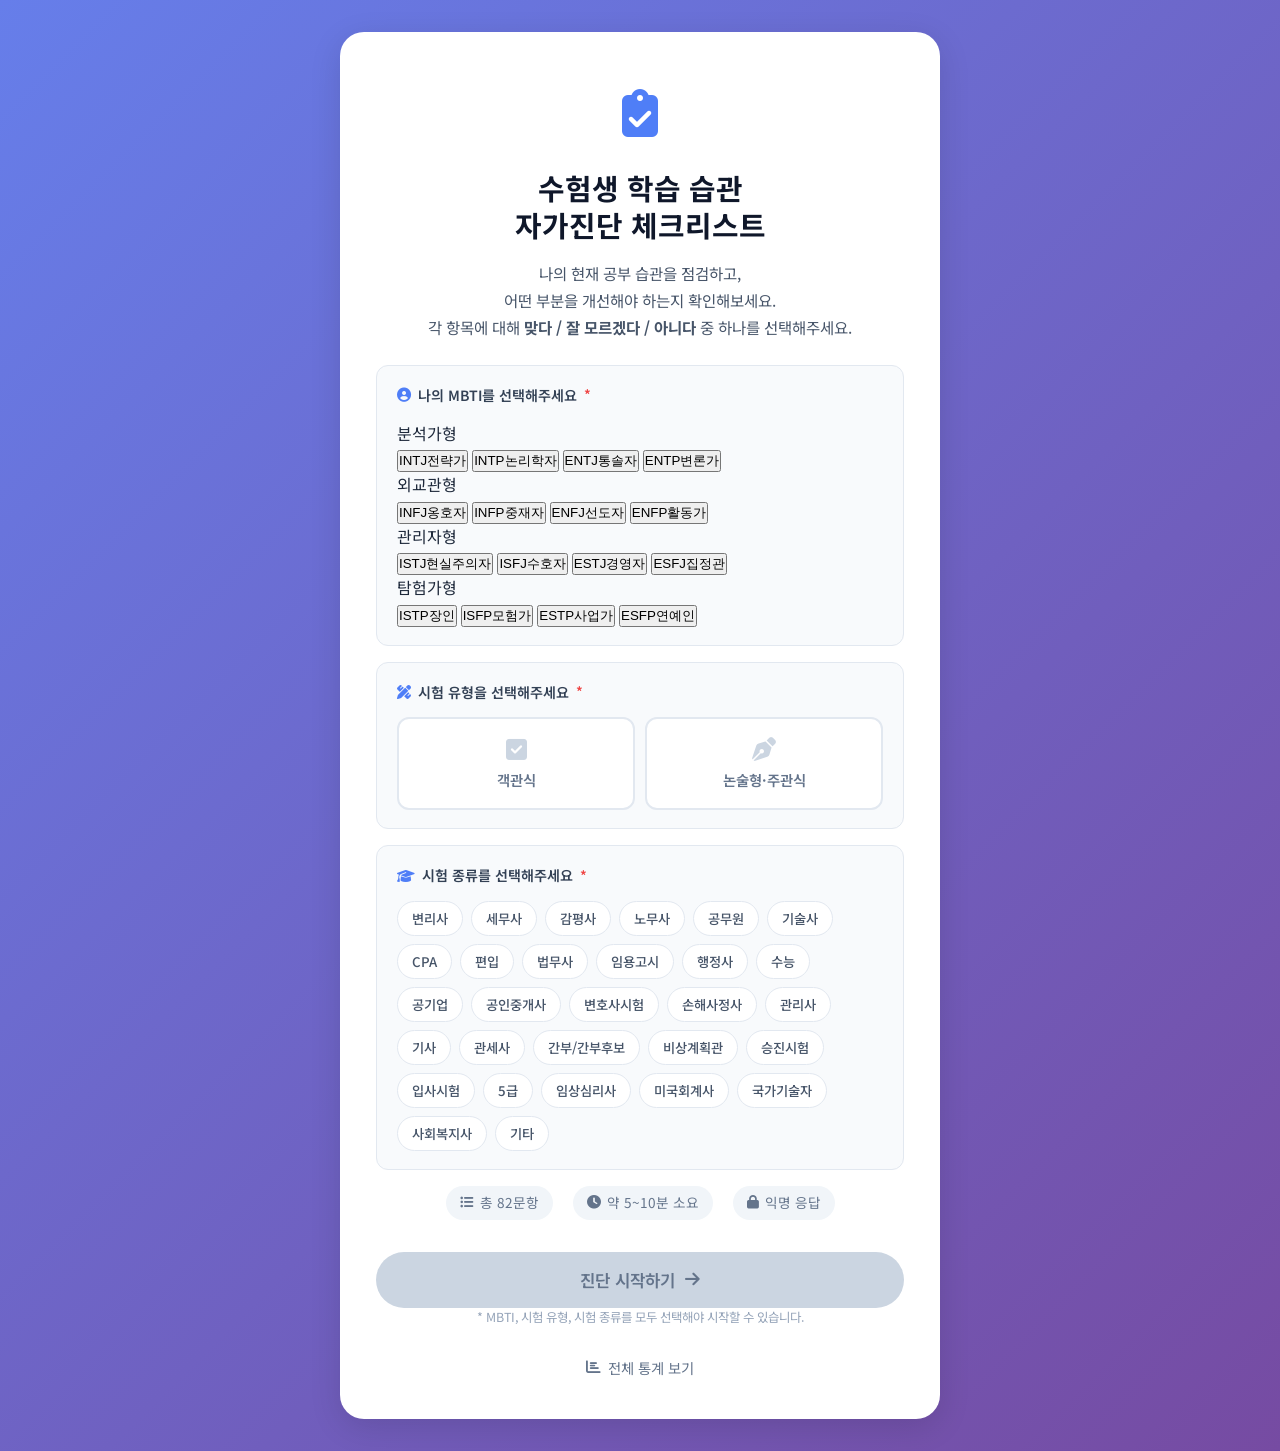
==== commit 908827d1: "Add files via upload" ====
--- a/index.html
+++ b/index.html
@@ -20,6 +20,51 @@
         각 항목에 대해 <strong>맞다 / 잘 모르겠다 / 아니다</strong> 중 하나를 선택해주세요.
       </p>
 
+      <!-- MBTI 선택 -->
+      <div class="select-block">
+        <div class="select-label">
+          <i class="fas fa-user-circle"></i> 나의 MBTI를 선택해주세요 <span class="required">*</span>
+        </div>
+        <div class="mbti-group-wrap" id="mbtiGroupWrap">
+          <div class="mbti-group">
+            <div class="mbti-group-label analyst">분석가형</div>
+            <div class="mbti-row">
+              <button class="mbti-btn analyst" data-value="INTJ" onclick="selectMbti('INTJ')">INTJ<span class="mbti-nick">전략가</span></button>
+              <button class="mbti-btn analyst" data-value="INTP" onclick="selectMbti('INTP')">INTP<span class="mbti-nick">논리학자</span></button>
+              <button class="mbti-btn analyst" data-value="ENTJ" onclick="selectMbti('ENTJ')">ENTJ<span class="mbti-nick">통솔자</span></button>
+              <button class="mbti-btn analyst" data-value="ENTP" onclick="selectMbti('ENTP')">ENTP<span class="mbti-nick">변론가</span></button>
+            </div>
+          </div>
+          <div class="mbti-group">
+            <div class="mbti-group-label diplomat">외교관형</div>
+            <div class="mbti-row">
+              <button class="mbti-btn diplomat" data-value="INFJ" onclick="selectMbti('INFJ')">INFJ<span class="mbti-nick">옹호자</span></button>
+              <button class="mbti-btn diplomat" data-value="INFP" onclick="selectMbti('INFP')">INFP<span class="mbti-nick">중재자</span></button>
+              <button class="mbti-btn diplomat" data-value="ENFJ" onclick="selectMbti('ENFJ')">ENFJ<span class="mbti-nick">선도자</span></button>
+              <button class="mbti-btn diplomat" data-value="ENFP" onclick="selectMbti('ENFP')">ENFP<span class="mbti-nick">활동가</span></button>
+            </div>
+          </div>
+          <div class="mbti-group">
+            <div class="mbti-group-label sentinel">관리자형</div>
+            <div class="mbti-row">
+              <button class="mbti-btn sentinel" data-value="ISTJ" onclick="selectMbti('ISTJ')">ISTJ<span class="mbti-nick">현실주의자</span></button>
+              <button class="mbti-btn sentinel" data-value="ISFJ" onclick="selectMbti('ISFJ')">ISFJ<span class="mbti-nick">수호자</span></button>
+              <button class="mbti-btn sentinel" data-value="ESTJ" onclick="selectMbti('ESTJ')">ESTJ<span class="mbti-nick">경영자</span></button>
+              <button class="mbti-btn sentinel" data-value="ESFJ" onclick="selectMbti('ESFJ')">ESFJ<span class="mbti-nick">집정관</span></button>
+            </div>
+          </div>
+          <div class="mbti-group">
+            <div class="mbti-group-label explorer">탐험가형</div>
+            <div class="mbti-row">
+              <button class="mbti-btn explorer" data-value="ISTP" onclick="selectMbti('ISTP')">ISTP<span class="mbti-nick">장인</span></button>
+              <button class="mbti-btn explorer" data-value="ISFP" onclick="selectMbti('ISFP')">ISFP<span class="mbti-nick">모험가</span></button>
+              <button class="mbti-btn explorer" data-value="ESTP" onclick="selectMbti('ESTP')">ESTP<span class="mbti-nick">사업가</span></button>
+              <button class="mbti-btn explorer" data-value="ESFP" onclick="selectMbti('ESFP')">ESFP<span class="mbti-nick">연예인</span></button>
+            </div>
+          </div>
+        </div>
+      </div>
+
       <!-- 시험 유형 선택 -->
       <div class="select-block">
         <div class="select-label">
@@ -62,7 +107,7 @@
       <button class="btn-start" id="btnStart" onclick="startSurvey()" disabled>
         진단 시작하기 <i class="fas fa-arrow-right"></i>
       </button>
-      <p class="select-required-note" id="selectNote">* 시험 유형과 시험 종류를 모두 선택해야 시작할 수 있습니다.</p>
+      <p class="select-required-note" id="selectNote">* MBTI, 시험 유형, 시험 종류를 모두 선택해야 시작할 수 있습니다.</p>
       <a href="stats.html" class="btn-stats-link">
         <i class="fas fa-chart-bar"></i> 전체 통계 보기
       </a>
@@ -111,49 +156,64 @@
 
   <!-- 결과 화면 -->
   <div id="result-screen" style="display:none;">
-    <div class="result-container">
-      <div class="result-icon"><i class="fas fa-chart-pie"></i></div>
-      <h2 class="result-title">진단 완료!</h2>
-      <p class="result-subtitle">나의 학습 습관 진단 결과입니다</p>
-      <div class="result-exam-info-wrap">
-        <span class="result-exam-badge" id="resultExamInfo"></span>
-      </div>
-
-      <div class="result-score-card">
-        <div class="score-main">
-          <div class="score-label">위험 항목</div>
-          <div class="score-number" id="dangerCount">-</div>
-          <div class="score-unit">개</div>
-        </div>
-        <div class="score-divider"></div>
-        <div class="score-details">
-          <div class="score-detail-row">
-            <span class="dot yes"></span>
-            <span class="detail-label">맞다 (개선 필요)</span>
-            <span class="detail-val" id="yesCount">-</span>
-          </div>
-          <div class="score-detail-row">
-            <span class="dot maybe"></span>
-            <span class="detail-label">잘 모르겠다</span>
-            <span class="detail-val" id="maybeCount">-</span>
-          </div>
-          <div class="score-detail-row">
-            <span class="dot no"></span>
-            <span class="detail-label">아니다 (양호)</span>
-            <span class="detail-val" id="noCount">-</span>
-          </div>
-        </div>
-      </div>
-
-      <!-- 카테고리별 결과 -->
-      <div class="category-result" id="categoryResult"></div>
-
-      <!-- 위험 항목 리스트 -->
-      <div class="danger-list-wrap" id="dangerListWrap">
-        <h3 class="danger-list-title"><i class="fas fa-exclamation-triangle"></i> 개선이 필요한 항목</h3>
-        <ul class="danger-list" id="dangerList"></ul>
-      </div>
-
+    <div class="result-wrap">
+
+      <!-- ① 헤더 영역 -->
+      <div class="result-hero">
+        <div class="result-hero-inner">
+          <div class="result-hero-icon"><i class="fas fa-chart-pie"></i></div>
+          <h2 class="result-hero-title">진단 완료!</h2>
+          <p class="result-hero-sub">나의 학습 습관 자가진단 결과입니다</p>
+          <div class="result-exam-info-wrap">
+            <span class="result-exam-badge" id="resultExamInfo"></span>
+          </div>
+        </div>
+      </div>
+
+      <!-- ② 요약 스코어 카드 -->
+      <div class="result-section">
+        <div class="result-score-grid">
+          <div class="score-card danger-card">
+            <div class="score-card-icon"><i class="fas fa-exclamation-circle"></i></div>
+            <div class="score-card-num" id="dangerCount">-</div>
+            <div class="score-card-label">개선 필요</div>
+          </div>
+          <div class="score-card maybe-card">
+            <div class="score-card-icon"><i class="fas fa-question-circle"></i></div>
+            <div class="score-card-num" id="maybeCount">-</div>
+            <div class="score-card-label">잘 모르겠다</div>
+          </div>
+          <div class="score-card good-card">
+            <div class="score-card-icon"><i class="fas fa-check-circle"></i></div>
+            <div class="score-card-num" id="noCount">-</div>
+            <div class="score-card-label">양호</div>
+          </div>
+        </div>
+      </div>
+
+      <!-- ③ MBTI 맞춤 조언 -->
+      <div class="result-section" id="mbtiAdviceSection">
+        <div class="section-header">
+          <i class="fas fa-user-circle"></i>
+          <h3 id="mbtiAdviceTitle">MBTI 맞춤 조언</h3>
+        </div>
+        <div class="mbti-advice-card" id="mbtiAdviceCard">
+          <!-- JS로 렌더링 -->
+        </div>
+      </div>
+
+      <!-- ④ 카테고리별 위험도 + 솔루션 -->
+      <div class="result-section" id="categorySolutionSection">
+        <div class="section-header">
+          <i class="fas fa-lightbulb"></i>
+          <h3>카테고리별 진단 & 솔루션</h3>
+        </div>
+        <div id="categorySolutionList">
+          <!-- JS로 렌더링 -->
+        </div>
+      </div>
+
+      <!-- ⑤ 액션 버튼 -->
       <div class="result-actions">
         <button class="btn-retry" onclick="retakeSurvey()">
           <i class="fas fa-redo"></i> 다시 진단하기
@@ -166,6 +226,7 @@
   </div>
 
   <script src="js/questions.js"></script>
+  <script src="js/solutions.js"></script>
   <script src="js/main.js"></script>
 </body>
 </html>
--- a/css/style.css
+++ b/css/style.css
@@ -1028,18 +1028,515 @@
 }
 
 /* ==============================
+   RESULT SCREEN v2
+============================== */
+#result-screen {
+  min-height: 100vh;
+  background: var(--gray-50);
+  padding: 0 0 60px;
+}
+
+.result-wrap {
+  max-width: 760px;
+  margin: 0 auto;
+}
+
+/* ── 히어로 영역 ── */
+.result-hero {
+  background: linear-gradient(135deg, #3B6AE0 0%, #6366F1 50%, #8B5CF6 100%);
+  padding: 40px 24px 48px;
+  text-align: center;
+  position: relative;
+  overflow: hidden;
+}
+.result-hero::before {
+  content: '';
+  position: absolute;
+  top: -40px; right: -40px;
+  width: 200px; height: 200px;
+  border-radius: 50%;
+  background: rgba(255,255,255,.07);
+  pointer-events: none;
+}
+.result-hero::after {
+  content: '';
+  position: absolute;
+  bottom: -60px; left: -30px;
+  width: 240px; height: 240px;
+  border-radius: 50%;
+  background: rgba(255,255,255,.05);
+  pointer-events: none;
+}
+.result-hero-inner { position: relative; z-index: 1; }
+.result-hero-icon {
+  width: 64px; height: 64px;
+  border-radius: 50%;
+  background: rgba(255,255,255,.2);
+  display: flex; align-items: center; justify-content: center;
+  font-size: 1.8rem; color: #fff;
+  margin: 0 auto 16px;
+}
+.result-hero-title {
+  font-size: 1.8rem;
+  font-weight: 800;
+  color: #fff;
+  margin-bottom: 8px;
+}
+.result-hero-sub {
+  font-size: .95rem;
+  color: rgba(255,255,255,.8);
+  margin-bottom: 16px;
+}
+.result-exam-badge {
+  display: inline-block;
+  background: rgba(255,255,255,.2);
+  border: 1px solid rgba(255,255,255,.4);
+  color: #fff;
+  font-size: .85rem;
+  font-weight: 600;
+  padding: 6px 16px;
+  border-radius: 20px;
+  backdrop-filter: blur(4px);
+}
+
+/* ── 섹션 공통 ── */
+.result-section {
+  margin: 0 16px 20px;
+  animation: fadeUp .4s ease both;
+}
+.result-section:first-of-type { margin-top: -24px; }
+
+.section-header {
+  display: flex;
+  align-items: center;
+  gap: 10px;
+  font-size: 1.05rem;
+  font-weight: 700;
+  color: var(--gray-800);
+  margin-bottom: 14px;
+  padding-left: 4px;
+}
+.section-header i { color: var(--primary); font-size: 1.05rem; }
+
+/* ── 스코어 그리드 ── */
+.result-score-grid {
+  display: grid;
+  grid-template-columns: repeat(3, 1fr);
+  gap: 12px;
+  margin-top: 16px;
+}
+.score-card {
+  background: #fff;
+  border-radius: var(--radius);
+  padding: 20px 12px;
+  text-align: center;
+  box-shadow: var(--shadow);
+  border-top: 4px solid transparent;
+}
+.score-card.danger-card { border-top-color: var(--danger); }
+.score-card.maybe-card { border-top-color: var(--warn); }
+.score-card.good-card { border-top-color: var(--good); }
+.score-card-icon {
+  font-size: 1.5rem;
+  margin-bottom: 8px;
+}
+.danger-card .score-card-icon { color: var(--danger); }
+.maybe-card .score-card-icon { color: var(--warn); }
+.good-card .score-card-icon { color: var(--good); }
+.score-card-num {
+  font-size: 2rem;
+  font-weight: 800;
+  color: var(--gray-900);
+  line-height: 1.1;
+  margin-bottom: 4px;
+}
+.score-card-label {
+  font-size: .75rem;
+  color: var(--gray-500);
+  font-weight: 500;
+}
+
+/* ── MBTI 조언 카드 ── */
+.mbti-advice-card { width: 100%; }
+.mbti-card-inner {
+  background: #EEF2FF;
+  border: 2px solid #6366F1;
+  border-radius: var(--radius);
+  padding: 20px;
+  overflow: hidden;
+}
+.mbti-card-head {
+  display: flex;
+  align-items: flex-start;
+  gap: 16px;
+  margin-bottom: 18px;
+}
+.mbti-card-emoji {
+  font-size: 2.4rem;
+  flex-shrink: 0;
+  line-height: 1;
+}
+.mbti-card-info { flex: 1; }
+.mbti-card-type {
+  display: flex;
+  align-items: center;
+  gap: 8px;
+  margin-bottom: 8px;
+  flex-wrap: wrap;
+}
+.mbti-type-badge {
+  display: inline-block;
+  background: #6366F1;
+  color: #fff;
+  font-size: .9rem;
+  font-weight: 700;
+  padding: 3px 12px;
+  border-radius: 20px;
+  letter-spacing: .5px;
+}
+.mbti-group-badge {
+  display: inline-block;
+  background: rgba(99,102,241,.12);
+  color: #4338CA;
+  font-size: .78rem;
+  font-weight: 600;
+  padding: 3px 10px;
+  border-radius: 20px;
+}
+.mbti-card-trait {
+  font-size: .88rem;
+  color: var(--gray-700);
+  line-height: 1.6;
+}
+
+.mbti-sw-grid {
+  display: grid;
+  grid-template-columns: 1fr 1fr;
+  gap: 12px;
+  margin-bottom: 18px;
+}
+@media (max-width: 480px) { .mbti-sw-grid { grid-template-columns: 1fr; } }
+
+.mbti-sw-block {
+  background: rgba(255,255,255,.7);
+  border-radius: var(--radius-sm);
+  padding: 14px;
+}
+.mbti-sw-block.strength { border-left: 3px solid var(--good); }
+.mbti-sw-block.weakness { border-left: 3px solid var(--danger); }
+.mbti-sw-label {
+  font-size: .8rem;
+  font-weight: 700;
+  margin-bottom: 10px;
+  display: flex;
+  align-items: center;
+  gap: 5px;
+}
+.mbti-sw-block.strength .mbti-sw-label { color: #16A34A; }
+.mbti-sw-block.weakness .mbti-sw-label { color: var(--danger); }
+.mbti-sw-block ul {
+  list-style: none;
+  padding: 0;
+}
+.mbti-sw-block ul li {
+  font-size: .82rem;
+  color: var(--gray-700);
+  padding: 3px 0;
+  padding-left: 12px;
+  position: relative;
+}
+.mbti-sw-block ul li::before {
+  content: '•';
+  position: absolute;
+  left: 0;
+  color: var(--gray-400);
+}
+
+.mbti-advice-heading {
+  font-size: .88rem;
+  font-weight: 700;
+  color: var(--gray-800);
+  margin-bottom: 12px;
+  display: flex;
+  align-items: center;
+  gap: 6px;
+}
+.mbti-advice-heading i { color: #F59E0B; }
+.mbti-advice-list { display: flex; flex-direction: column; gap: 10px; }
+.mbti-advice-item {
+  display: flex;
+  align-items: flex-start;
+  gap: 10px;
+  background: rgba(255,255,255,.8);
+  border-radius: var(--radius-sm);
+  padding: 12px 14px;
+}
+.mbti-advice-icon {
+  font-size: 1.25rem;
+  flex-shrink: 0;
+  line-height: 1.3;
+}
+.mbti-advice-text {
+  font-size: .88rem;
+  color: var(--gray-700);
+  line-height: 1.65;
+}
+
+/* ── 카테고리 솔루션 카드 ── */
+.cat-sol-card {
+  background: #fff;
+  border-radius: var(--radius);
+  box-shadow: var(--shadow);
+  margin-bottom: 12px;
+  border-left: 4px solid var(--gray-200);
+  overflow: hidden;
+}
+.cat-sol-card.danger { border-left-color: var(--danger); }
+.cat-sol-card.warn   { border-left-color: var(--warn); }
+.cat-sol-card.good   { border-left-color: var(--good); }
+
+.cat-sol-header {
+  display: flex;
+  align-items: center;
+  justify-content: space-between;
+  padding: 16px 18px;
+  cursor: pointer;
+  user-select: none;
+  gap: 12px;
+}
+.cat-sol-header:hover { background: var(--gray-50); }
+.cat-sol-header-left {
+  display: flex;
+  align-items: center;
+  gap: 12px;
+  flex: 1;
+  min-width: 0;
+}
+.cat-sol-icon {
+  width: 38px; height: 38px;
+  border-radius: 10px;
+  display: flex; align-items: center; justify-content: center;
+  font-size: 1rem;
+  flex-shrink: 0;
+}
+.cat-sol-name {
+  font-size: .95rem;
+  font-weight: 700;
+  color: var(--gray-800);
+  white-space: nowrap;
+}
+.cat-sol-stat {
+  font-size: .75rem;
+  color: var(--gray-400);
+  margin-top: 2px;
+}
+.cat-sol-header-right {
+  display: flex;
+  align-items: center;
+  gap: 10px;
+  flex-shrink: 0;
+}
+.cat-sol-pct-wrap { text-align: right; }
+.cat-sol-pct {
+  font-size: 1.2rem;
+  font-weight: 800;
+  line-height: 1;
+}
+.cat-sol-level-badge {
+  font-size: .7rem;
+  font-weight: 700;
+  padding: 2px 8px;
+  border-radius: 12px;
+  margin-top: 3px;
+  display: inline-block;
+}
+.cat-sol-chevron {
+  color: var(--gray-400);
+  font-size: .85rem;
+  transition: transform .2s;
+}
+
+.cat-sol-bar-wrap {
+  height: 4px;
+  background: var(--gray-100);
+  margin: 0 18px;
+}
+.cat-sol-bar {
+  height: 100%;
+  border-radius: 10px;
+  transition: width .6s ease;
+}
+
+.cat-sol-body {
+  padding: 16px 18px 20px;
+  border-top: 1px solid var(--gray-100);
+}
+
+.cat-sol-summary {
+  background: var(--gray-50);
+  border-radius: var(--radius-sm);
+  padding: 12px 16px;
+  font-size: .88rem;
+  color: var(--gray-600);
+  line-height: 1.65;
+  margin-bottom: 16px;
+  font-style: italic;
+  display: flex;
+  gap: 8px;
+  align-items: flex-start;
+}
+.cat-sol-summary i { color: var(--gray-400); flex-shrink: 0; margin-top: 3px; }
+
+.cat-sol-issues { margin-bottom: 16px; }
+.issues-heading {
+  font-size: .82rem;
+  font-weight: 700;
+  margin-bottom: 8px;
+  display: flex;
+  align-items: center;
+  gap: 6px;
+}
+.danger-heading { color: var(--danger); }
+.maybe-heading { color: var(--warn); }
+.issues-list {
+  list-style: none;
+  padding: 0;
+  display: flex;
+  flex-direction: column;
+  gap: 6px;
+}
+.issues-list li {
+  font-size: .85rem;
+  color: var(--gray-700);
+  display: flex;
+  align-items: baseline;
+  gap: 8px;
+  line-height: 1.55;
+  background: #FEF2F2;
+  border-radius: 6px;
+  padding: 7px 10px;
+}
+.issues-list.maybe-list li { background: #FFFBEB; }
+.q-num-sm {
+  font-size: .72rem;
+  font-weight: 700;
+  background: var(--danger);
+  color: #fff;
+  padding: 1px 6px;
+  border-radius: 5px;
+  flex-shrink: 0;
+  line-height: 1.5;
+}
+.q-num-sm.maybe {
+  background: var(--warn);
+}
+
+.tips-wrap { margin-top: 4px; }
+.tips-heading {
+  font-size: .88rem;
+  font-weight: 700;
+  color: var(--gray-800);
+  margin-bottom: 12px;
+  display: flex;
+  align-items: center;
+  gap: 6px;
+}
+.tips-heading i { color: #F59E0B; }
+.tips-grid {
+  display: grid;
+  grid-template-columns: 1fr 1fr;
+  gap: 10px;
+}
+@media (max-width: 560px) { .tips-grid { grid-template-columns: 1fr; } }
+
+.tip-card {
+  background: linear-gradient(135deg, var(--gray-50), #fff);
+  border: 1px solid var(--gray-200);
+  border-radius: var(--radius-sm);
+  padding: 14px 16px;
+}
+.tip-title {
+  font-size: .88rem;
+  font-weight: 700;
+  color: var(--gray-800);
+  margin-bottom: 7px;
+  line-height: 1.4;
+}
+.tip-desc {
+  font-size: .82rem;
+  color: var(--gray-600);
+  line-height: 1.65;
+}
+
+.cat-sol-good-msg {
+  font-size: .88rem;
+  color: #16A34A;
+  display: flex;
+  align-items: center;
+  gap: 7px;
+  padding: 10px 14px;
+  background: #F0FDF4;
+  border-radius: var(--radius-sm);
+}
+
+/* ── 결과 액션 버튼 ── */
+.result-actions {
+  display: flex;
+  gap: 12px;
+  justify-content: center;
+  flex-wrap: wrap;
+  padding: 0 16px;
+  margin-top: 24px;
+}
+.btn-retry {
+  display: inline-flex;
+  align-items: center;
+  gap: 8px;
+  padding: 13px 24px;
+  border: 2px solid var(--primary);
+  border-radius: var(--radius);
+  background: #fff;
+  color: var(--primary);
+  font-family: inherit;
+  font-size: .95rem;
+  font-weight: 700;
+  cursor: pointer;
+  transition: all .2s;
+}
+.btn-retry:hover { background: var(--primary); color: #fff; }
+.btn-go-stats {
+  display: inline-flex;
+  align-items: center;
+  gap: 8px;
+  padding: 13px 24px;
+  border-radius: var(--radius);
+  background: linear-gradient(135deg, var(--primary), #6366F1);
+  color: #fff;
+  font-size: .95rem;
+  font-weight: 700;
+  transition: all .2s;
+  box-shadow: 0 3px 12px rgba(79,126,247,.3);
+}
+.btn-go-stats:hover { opacity: .9; transform: translateY(-1px); }
+
+/* ==============================
    RESPONSIVE
 ============================== */
 @media (max-width: 520px) {
   .intro-container { padding: 32px 20px; }
   .intro-title { font-size: 1.4rem; }
-  .result-container { padding: 28px 20px; }
-  .result-score-card { flex-direction: column; }
-  .score-divider { width: 100%; height: 1px; }
+  .result-score-grid { grid-template-columns: repeat(3, 1fr); gap: 8px; }
+  .score-card { padding: 14px 8px; }
+  .score-card-num { font-size: 1.5rem; }
+  .result-hero-title { font-size: 1.4rem; }
   .result-actions { flex-direction: column; }
   .stats-header-inner { padding: 12px 16px; }
   .stats-title { font-size: 1rem; }
   .stats-subtitle { display: none; }
   .q-options { flex-direction: column; }
   .q-btn { min-width: unset; }
-}
+  .mbti-card-head { flex-direction: column; align-items: center; text-align: center; }
+  .mbti-card-type { justify-content: center; }
+  .cat-sol-header { padding: 14px; }
+  .cat-sol-body { padding: 14px; }
+}
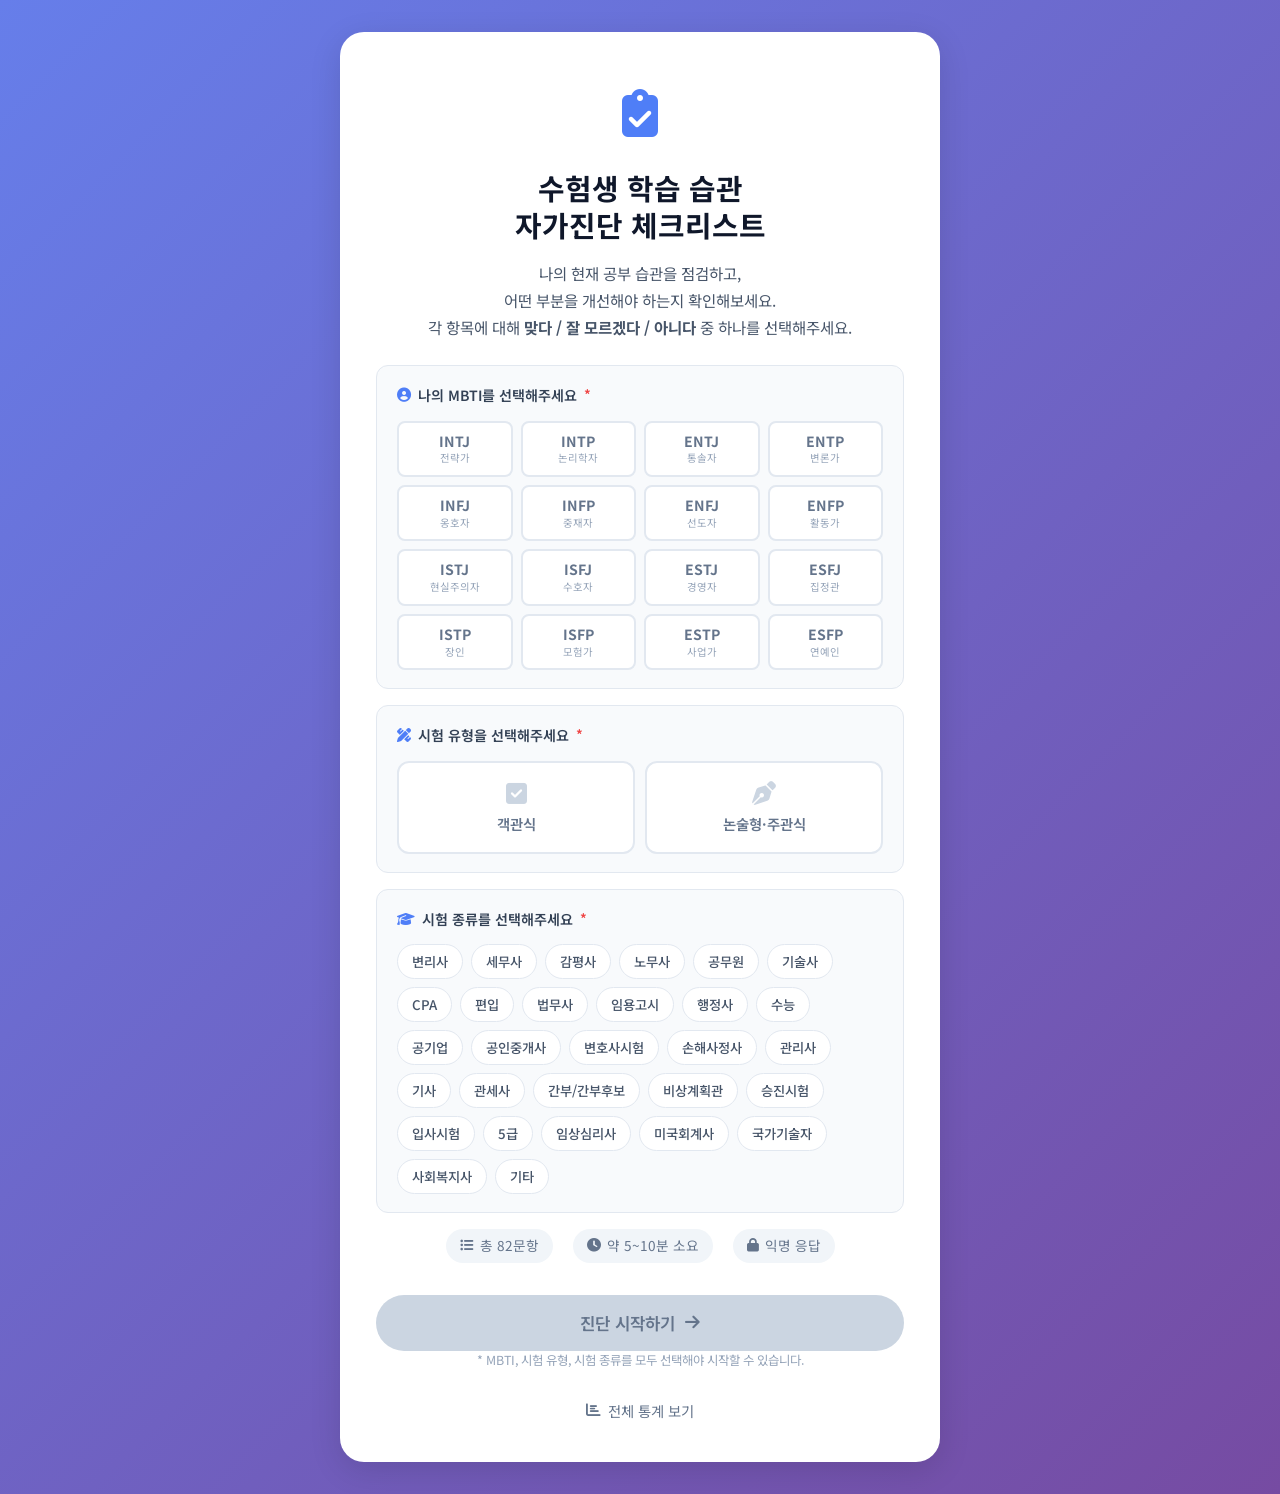
==== commit f0e2ce1d: "Add files via upload" ====
--- a/index.html
+++ b/index.html
@@ -25,43 +25,26 @@
         <div class="select-label">
           <i class="fas fa-user-circle"></i> 나의 MBTI를 선택해주세요 <span class="required">*</span>
         </div>
-        <div class="mbti-group-wrap" id="mbtiGroupWrap">
-          <div class="mbti-group">
-            <div class="mbti-group-label analyst">분석가형</div>
-            <div class="mbti-row">
-              <button class="mbti-btn analyst" data-value="INTJ" onclick="selectMbti('INTJ')">INTJ<span class="mbti-nick">전략가</span></button>
-              <button class="mbti-btn analyst" data-value="INTP" onclick="selectMbti('INTP')">INTP<span class="mbti-nick">논리학자</span></button>
-              <button class="mbti-btn analyst" data-value="ENTJ" onclick="selectMbti('ENTJ')">ENTJ<span class="mbti-nick">통솔자</span></button>
-              <button class="mbti-btn analyst" data-value="ENTP" onclick="selectMbti('ENTP')">ENTP<span class="mbti-nick">변론가</span></button>
-            </div>
-          </div>
-          <div class="mbti-group">
-            <div class="mbti-group-label diplomat">외교관형</div>
-            <div class="mbti-row">
-              <button class="mbti-btn diplomat" data-value="INFJ" onclick="selectMbti('INFJ')">INFJ<span class="mbti-nick">옹호자</span></button>
-              <button class="mbti-btn diplomat" data-value="INFP" onclick="selectMbti('INFP')">INFP<span class="mbti-nick">중재자</span></button>
-              <button class="mbti-btn diplomat" data-value="ENFJ" onclick="selectMbti('ENFJ')">ENFJ<span class="mbti-nick">선도자</span></button>
-              <button class="mbti-btn diplomat" data-value="ENFP" onclick="selectMbti('ENFP')">ENFP<span class="mbti-nick">활동가</span></button>
-            </div>
-          </div>
-          <div class="mbti-group">
-            <div class="mbti-group-label sentinel">관리자형</div>
-            <div class="mbti-row">
-              <button class="mbti-btn sentinel" data-value="ISTJ" onclick="selectMbti('ISTJ')">ISTJ<span class="mbti-nick">현실주의자</span></button>
-              <button class="mbti-btn sentinel" data-value="ISFJ" onclick="selectMbti('ISFJ')">ISFJ<span class="mbti-nick">수호자</span></button>
-              <button class="mbti-btn sentinel" data-value="ESTJ" onclick="selectMbti('ESTJ')">ESTJ<span class="mbti-nick">경영자</span></button>
-              <button class="mbti-btn sentinel" data-value="ESFJ" onclick="selectMbti('ESFJ')">ESFJ<span class="mbti-nick">집정관</span></button>
-            </div>
-          </div>
-          <div class="mbti-group">
-            <div class="mbti-group-label explorer">탐험가형</div>
-            <div class="mbti-row">
-              <button class="mbti-btn explorer" data-value="ISTP" onclick="selectMbti('ISTP')">ISTP<span class="mbti-nick">장인</span></button>
-              <button class="mbti-btn explorer" data-value="ISFP" onclick="selectMbti('ISFP')">ISFP<span class="mbti-nick">모험가</span></button>
-              <button class="mbti-btn explorer" data-value="ESTP" onclick="selectMbti('ESTP')">ESTP<span class="mbti-nick">사업가</span></button>
-              <button class="mbti-btn explorer" data-value="ESFP" onclick="selectMbti('ESFP')">ESFP<span class="mbti-nick">연예인</span></button>
-            </div>
-          </div>
+        <div class="mbti-flat-grid" id="mbtiGroupWrap">
+          <button class="mbti-btn analyst" data-value="INTJ" onclick="selectMbti('INTJ')">INTJ<span class="mbti-nick">전략가</span></button>
+          <button class="mbti-btn analyst" data-value="INTP" onclick="selectMbti('INTP')">INTP<span class="mbti-nick">논리학자</span></button>
+          <button class="mbti-btn analyst" data-value="ENTJ" onclick="selectMbti('ENTJ')">ENTJ<span class="mbti-nick">통솔자</span></button>
+          <button class="mbti-btn analyst" data-value="ENTP" onclick="selectMbti('ENTP')">ENTP<span class="mbti-nick">변론가</span></button>
+          <button class="mbti-btn diplomat" data-value="INFJ" onclick="selectMbti('INFJ')">INFJ<span class="mbti-nick">옹호자</span></button>
+          <button class="mbti-btn diplomat" data-value="INFP" onclick="selectMbti('INFP')">INFP<span class="mbti-nick">중재자</span></button>
+          <button class="mbti-btn diplomat" data-value="ENFJ" onclick="selectMbti('ENFJ')">ENFJ<span class="mbti-nick">선도자</span></button>
+          <button class="mbti-btn diplomat" data-value="ENFP" onclick="selectMbti('ENFP')">ENFP<span class="mbti-nick">활동가</span></button>
+          <button class="mbti-btn sentinel" data-value="ISTJ" onclick="selectMbti('ISTJ')">ISTJ<span class="mbti-nick">현실주의자</span></button>
+          <button class="mbti-btn sentinel" data-value="ISFJ" onclick="selectMbti('ISFJ')">ISFJ<span class="mbti-nick">수호자</span></button>
+          <button class="mbti-btn sentinel" data-value="ESTJ" onclick="selectMbti('ESTJ')">ESTJ<span class="mbti-nick">경영자</span></button>
+          <button class="mbti-btn sentinel" data-value="ESFJ" onclick="selectMbti('ESFJ')">ESFJ<span class="mbti-nick">집정관</span></button>
+          <button class="mbti-btn explorer" data-value="ISTP" onclick="selectMbti('ISTP')">ISTP<span class="mbti-nick">장인</span></button>
+          <button class="mbti-btn explorer" data-value="ISFP" onclick="selectMbti('ISFP')">ISFP<span class="mbti-nick">모험가</span></button>
+          <button class="mbti-btn explorer" data-value="ESTP" onclick="selectMbti('ESTP')">ESTP<span class="mbti-nick">사업가</span></button>
+          <button class="mbti-btn explorer" data-value="ESFP" onclick="selectMbti('ESFP')">ESFP<span class="mbti-nick">연예인</span></button>
+        </div>
+        <div class="mbti-selected-display" id="mbtiSelectedDisplay" style="display:none;">
+          <i class="fas fa-check-circle"></i> <span id="mbtiSelectedText"></span> 선택됨
         </div>
       </div>
 
--- a/css/style.css
+++ b/css/style.css
@@ -863,6 +863,93 @@
   align-items: center;
   gap: 7px;
 }
+
+/* ── MBTI 16개 버튼 그리드 ── */
+.mbti-flat-grid {
+  display: grid;
+  grid-template-columns: repeat(4, 1fr);
+  gap: 8px;
+}
+@media (max-width: 480px) {
+  .mbti-flat-grid { grid-template-columns: repeat(4, 1fr); gap: 6px; }
+}
+
+.mbti-btn {
+  display: flex;
+  flex-direction: column;
+  align-items: center;
+  justify-content: center;
+  gap: 3px;
+  padding: 10px 4px;
+  border: 2px solid var(--gray-200);
+  border-radius: var(--radius-sm);
+  background: #fff;
+  cursor: pointer;
+  font-family: inherit;
+  font-size: .88rem;
+  font-weight: 700;
+  color: var(--gray-500);
+  transition: all .18s;
+  position: relative;
+  line-height: 1.2;
+}
+.mbti-nick {
+  font-size: .65rem;
+  font-weight: 400;
+  color: var(--gray-400);
+  display: block;
+  white-space: nowrap;
+  overflow: hidden;
+  text-overflow: ellipsis;
+  max-width: 100%;
+}
+
+/* 그룹별 hover/선택 색상 */
+.mbti-btn.analyst:hover  { border-color: #6366F1; color: #6366F1; background: #EEF2FF; }
+.mbti-btn.diplomat:hover { border-color: #22C55E; color: #16A34A; background: #F0FDF4; }
+.mbti-btn.sentinel:hover { border-color: #F97316; color: #EA580C; background: #FFF7ED; }
+.mbti-btn.explorer:hover { border-color: #F43F5E; color: #E11D48; background: #FFF1F2; }
+
+.mbti-btn.analyst.selected  {
+  border-color: #6366F1;
+  background: linear-gradient(135deg, #EEF2FF, #E0E7FF);
+  color: #4338CA;
+  box-shadow: 0 0 0 3px rgba(99,102,241,.25);
+}
+.mbti-btn.diplomat.selected {
+  border-color: #22C55E;
+  background: linear-gradient(135deg, #F0FDF4, #DCFCE7);
+  color: #15803D;
+  box-shadow: 0 0 0 3px rgba(34,197,94,.25);
+}
+.mbti-btn.sentinel.selected {
+  border-color: #F97316;
+  background: linear-gradient(135deg, #FFF7ED, #FFEDD5);
+  color: #C2410C;
+  box-shadow: 0 0 0 3px rgba(249,115,22,.25);
+}
+.mbti-btn.explorer.selected {
+  border-color: #F43F5E;
+  background: linear-gradient(135deg, #FFF1F2, #FFE4E6);
+  color: #BE123C;
+  box-shadow: 0 0 0 3px rgba(244,63,94,.25);
+}
+
+/* 선택 확인 표시 */
+.mbti-selected-display {
+  display: flex;
+  align-items: center;
+  gap: 7px;
+  margin-top: 12px;
+  padding: 8px 14px;
+  background: linear-gradient(135deg, #EEF2FF, #E0E7FF);
+  border: 1.5px solid #C7D2FE;
+  border-radius: var(--radius-sm);
+  font-size: .85rem;
+  font-weight: 700;
+  color: #4338CA;
+}
+.mbti-selected-display i { color: #22C55E; font-size: 1rem; }
 .select-label i { color: var(--primary); }
 .required { color: var(--danger); font-size: .85rem; }
 
